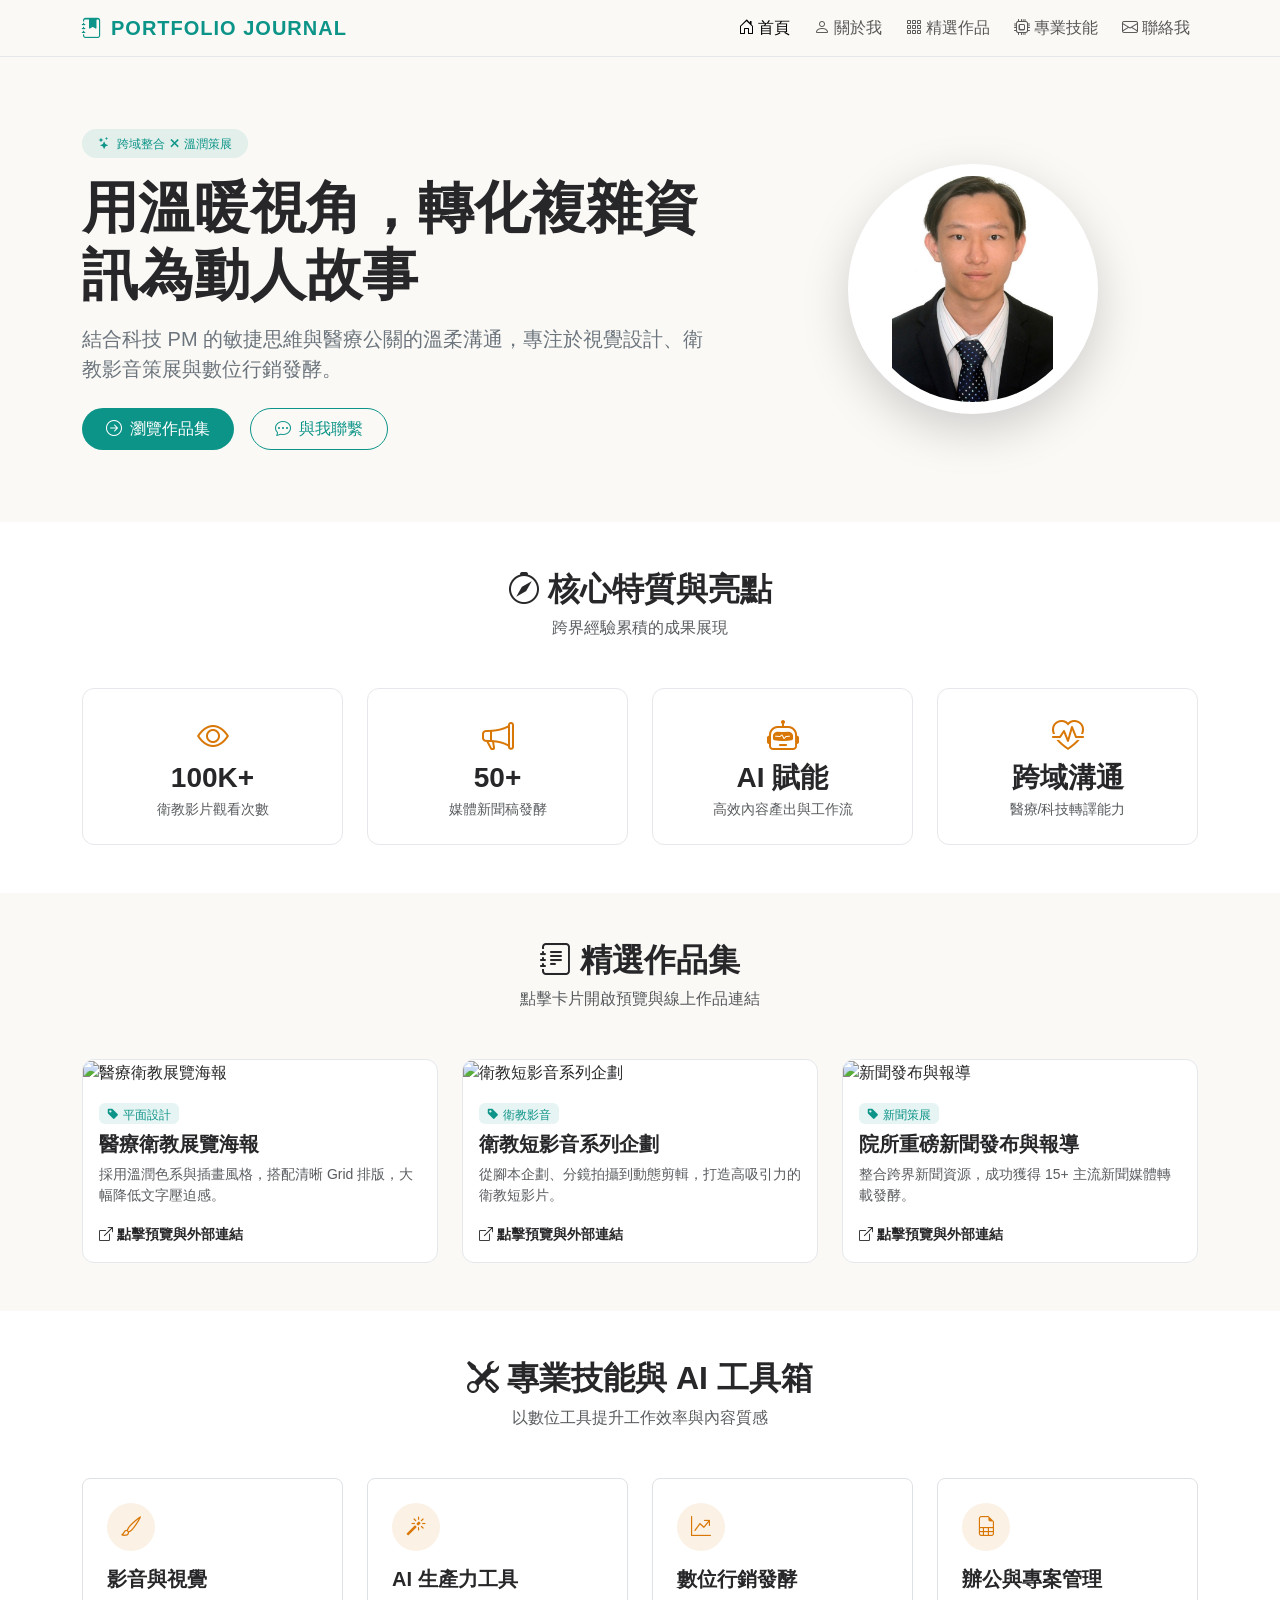
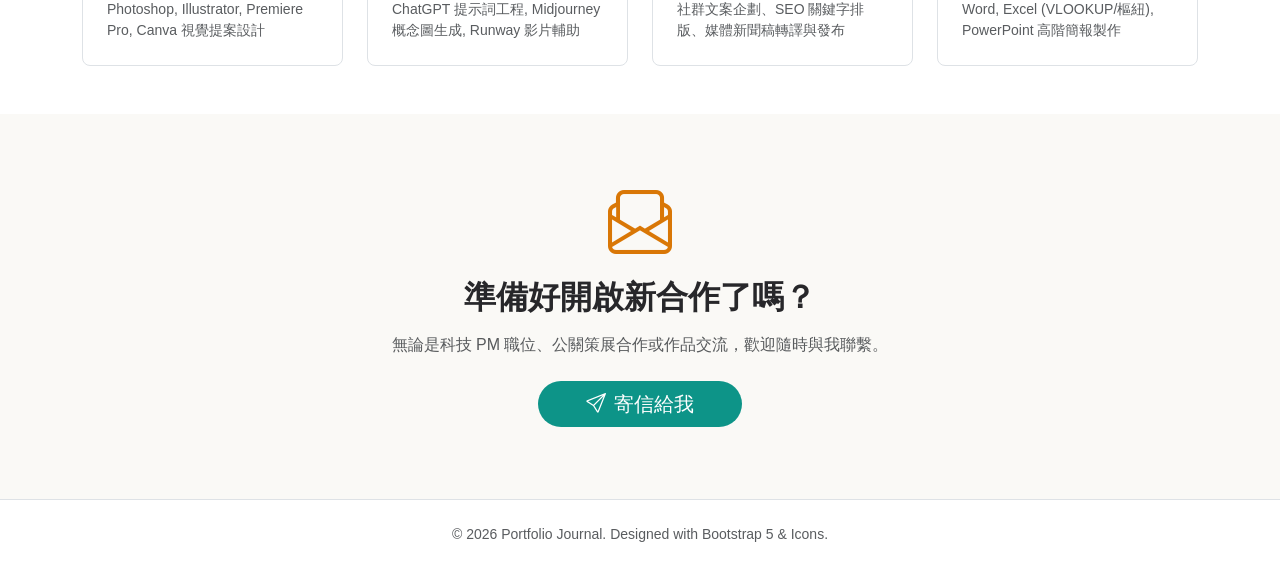
==== index.html @ 35ecba26 "Add files via upload" ====
<!DOCTYPE html>
<html lang="zh-TW">
<head>
  <meta charset="UTF-8">
  <meta name="viewport" content="width=device-width, initial-scale=1.0">
  <title>作品誌｜Portfolio Journal</title>

  <!-- Bootstrap 5.3 CSS -->
  <link href="https://cdn.jsdelivr.net/npm/bootstrap@5.3.2/dist/css/bootstrap.min.css" rel="stylesheet">
  <!-- Bootstrap Icons CDN -->
  <link rel="stylesheet" href="https://cdn.jsdelivr.net/npm/bootstrap-icons@1.11.3/font/bootstrap-icons.min.css">

  <style>
    :root {
      --bg-warm-white: #FAF9F6;
      --text-main: #27272A;
      --text-muted: #6B7280;
      --brand-green: #0D9488;
      --brand-amber: #D97706;
      --card-bg: #FFFFFF;
      --border-color: #E5E7EB;
    }

    body {
      background-color: var(--bg-warm-white);
      color: var(--text-main);
      font-family: -apple-system, BlinkMacSystemFont, "Segoe UI", Roboto, "Helvetica Neue", Arial, sans-serif;
      scroll-behavior: smooth;
    }

    /* 導覽列 */
    .navbar {
      background-color: rgba(250, 249, 246, 0.9) !important;
      backdrop-filter: blur(8px);
      border-bottom: 1px solid var(--border-color);
    }
    .navbar-brand {
      font-weight: 700;
      letter-spacing: 1px;
      color: var(--brand-green) !important;
    }

    /* 按鈕樣式 */
    .btn-primary-custom {
      background-color: var(--brand-green);
      color: #fff;
      border: none;
      transition: all 0.3s ease;
    }
    .btn-primary-custom:hover {
      background-color: #0f766e;
      color: #fff;
    }
    .btn-outline-custom {
      border: 1px solid var(--brand-green);
      color: var(--brand-green);
      transition: all 0.3s ease;
    }
    .btn-outline-custom:hover {
      background-color: var(--brand-green);
      color: #fff;
    }

    /* 亮點數據卡片 */
    .stat-card {
      background-color: var(--card-bg);
      border: 1px solid var(--border-color);
      border-radius: 12px;
      padding: 1.5rem;
      transition: transform 0.2s ease, box-shadow 0.2s ease;
    }
    .stat-card:hover {
      transform: translateY(-4px);
      box-shadow: 0 10px 20px rgba(0,0,0,0.05);
    }
    .stat-icon {
      font-size: 2rem;
      color: var(--brand-amber);
    }

    /* 作品卡片 */
    .portfolio-card {
      background-color: var(--card-bg);
      border: 1px solid var(--border-color);
      border-radius: 12px;
      overflow: hidden;
      cursor: pointer;
      transition: transform 0.2s ease, box-shadow 0.2s ease;
    }
    .portfolio-card:hover {
      transform: translateY(-6px);
      box-shadow: 0 12px 24px rgba(0,0,0,0.08);
    }
    .portfolio-img {
      width: 100%;
      height: 220px;
      object-fit: cover;
      transition: transform 0.3s ease;
    }
    .portfolio-card:hover .portfolio-img {
      transform: scale(1.03);
    }
    .badge-category {
      background-color: rgba(13, 148, 136, 0.1);
      color: var(--brand-green);
      font-weight: 500;
    }

    /* Modal 圖片容器 */
    .modal-img-box {
      width: 100%;
      max-height: 380px;
      overflow: hidden;
      border-radius: 12px;
    }
    .modal-img-box img {
      width: 100%;
      height: 100%;
      object-fit: cover;
    }

    /* 技能圖示圓框 */
    .skill-icon-box {
      width: 48px;
      height: 48px;
      border-radius: 50%;
      background-color: rgba(217, 119, 6, 0.1);
      color: var(--brand-amber);
      display: flex;
      align-items: center;
      justify-content: center;
      font-size: 1.25rem;
      margin-bottom: 1rem;
    }
  </style>
</head>
<body>

  <!-- 1. 導覽列 (Navbar) -->
  <nav class="navbar navbar-expand-lg sticky-top">
    <div class="container">
      <a class="navbar-brand d-flex align-items-center gap-2" href="#hero">
        <i class="bi bi-journal-bookmark-fill"></i> PORTFOLIO JOURNAL
      </a>
      <button class="navbar-toggler" type="button" data-bs-toggle="collapse" data-bs-target="#navbarNav">
        <span class="navbar-toggler-icon"></span>
      </button>
      <div class="collapse navbar-collapse" id="navbarNav">
        <ul class="navbar-nav ms-auto gap-lg-2">
          <li class="nav-item"><a class="nav-link active" href="#hero"><i class="bi bi-house-door me-1"></i>首頁</a></li>
          <li class="nav-item"><a class="nav-link" href="#about"><i class="bi bi-person me-1"></i>關於我</a></li>
          <li class="nav-item"><a class="nav-link" href="#portfolio"><i class="bi bi-grid-3x3-gap me-1"></i>精選作品</a></li>
          <li class="nav-item"><a class="nav-link" href="#skills"><i class="bi bi-cpu me-1"></i>專業技能</a></li>
          <li class="nav-item"><a class="nav-link" href="#contact"><i class="bi bi-envelope me-1"></i>聯絡我</a></li>
        </ul>
      </div>
    </div>
  </nav>

  <!-- 2. 首頁視覺區 (Hero Section) -->
  <section id="hero" class="py-5 my-lg-4">
    <div class="container">
      <div class="row align-items-center gy-4">
        <div class="col-lg-7">
          <span class="badge badge-category px-3 py-2 rounded-pill mb-3">
            <i class="bi bi-stars me-1"></i> 跨域整合 ✕ 溫潤策展
          </span>
          <h1 class="display-4 fw-bold mb-3">用溫暖視角，轉化複雜資訊為動人故事</h1>
          <p class="lead text-secondary mb-4">
            結合科技 PM 的敏捷思維與醫療公關的溫柔溝通，專注於視覺設計、衛教影音策展與數位行銷發酵。
          </p>
          <div class="d-flex flex-wrap gap-3">
            <a href="#portfolio" class="btn btn-primary-custom px-4 py-2 rounded-pill d-inline-flex align-items-center gap-2">
              <i class="bi bi-arrow-right-circle"></i> 瀏覽作品集
            </a>
            <a href="#contact" class="btn btn-outline-custom px-4 py-2 rounded-pill d-inline-flex align-items-center gap-2">
              <i class="bi bi-chat-dots"></i> 與我聯繫
            </a>
          </div>
        </div>
		
    <div class="col-lg-5 text-center">
  <!-- 圓形頭像外框 -->
 <div class="mx-auto overflow-hidden shadow-lg rounded-circle border border-4 border-white bg-white p-2" 
     style="width: 250px; height: 250px;">
  <img src="my-avatar.jpg" alt="個人頭像" class="w-100 h-100 object-fit-contain rounded-circle">
</div>
</div>
      </div>
    </div>
  </section>

  <!-- 3. 關於我 / 核心特質 (About Section) -->
  <section id="about" class="py-5 bg-white">
    <div class="container">
      <div class="text-center mb-5">
        <h2 class="fw-bold"><i class="bi bi-compass me-2 text-teal"></i>核心特質與亮點</h2>
        <p class="text-muted">跨界經驗累積的成果展現</p>
      </div>
      <div class="row g-4">
        <div class="col-6 col-md-3">
          <div class="stat-card text-center h-100">
            <i class="bi bi-eye stat-icon mb-2"></i>
            <h3 class="fw-bold mb-1">100K+</h3>
            <p class="small text-muted mb-0">衛教影片觀看次數</p>
          </div>
        </div>
        <div class="col-6 col-md-3">
          <div class="stat-card text-center h-100">
            <i class="bi bi-megaphone stat-icon mb-2"></i>
            <h3 class="fw-bold mb-1">50+</h3>
            <p class="small text-muted mb-0">媒體新聞稿發酵</p>
          </div>
        </div>
        <div class="col-6 col-md-3">
          <div class="stat-card text-center h-100">
            <i class="bi bi-robot stat-icon mb-2"></i>
            <h3 class="fw-bold mb-1">AI 賦能</h3>
            <p class="small text-muted mb-0">高效內容產出與工作流</p>
          </div>
        </div>
        <div class="col-6 col-md-3">
          <div class="stat-card text-center h-100">
            <i class="bi bi-heart-pulse stat-icon mb-2"></i>
            <h3 class="fw-bold mb-1">跨域溝通</h3>
            <p class="small text-muted mb-0">醫療/科技轉譯能力</p>
          </div>
        </div>
      </div>
    </div>
  </section>

  <!-- 4. 精選作品集 (Portfolio Section) -->
  <section id="portfolio" class="py-5">
    <div class="container">
      <div class="text-center mb-5">
        <h2 class="fw-bold"><i class="bi bi-journal-text me-2 text-teal"></i>精選作品集</h2>
        <p class="text-muted">點擊卡片開啟預覽與線上作品連結</p>
      </div>

      <div class="row g-4">
        
        <!-- 作品 1 -->
        <div class="col-12 col-md-6 col-lg-4">
          <div class="portfolio-card h-100" data-bs-toggle="modal" data-bs-target="#portfolioModal1">
            <img src="https://images.unsplash.com/photo-1576091160399-112ba8d25d1d?auto=format&fit=crop&w=800&q=80" alt="醫療衛教展覽海報" class="portfolio-img">
            <div class="p-3">
              <span class="badge badge-category mb-2"><i class="bi bi-tag-fill me-1"></i>平面設計</span>
              <h5 class="fw-bold mb-2">醫療衛教展覽海報</h5>
              <p class="small text-muted mb-3">採用溫潤色系與插畫風格，搭配清晰 Grid 排版，大幅降低文字壓迫感。</p>
              <span class="text-teal small fw-bold d-inline-flex align-items-center gap-1">
                <i class="bi bi-box-arrow-up-right"></i> 點擊預覽與外部連結
              </span>
            </div>
          </div>
        </div>

        <!-- 作品 2 -->
        <div class="col-12 col-md-6 col-lg-4">
          <div class="portfolio-card h-100" data-bs-toggle="modal" data-bs-target="#portfolioModal2">
            <img src="https://images.unsplash.com/photo-1574717024653-61fd2cf4d44d?auto=format&fit=crop&w=800&q=80" alt="衛教短影音系列企劃" class="portfolio-img">
            <div class="p-3">
              <span class="badge badge-category mb-2"><i class="bi bi-tag-fill me-1"></i>衛教影音</span>
              <h5 class="fw-bold mb-2">衛教短影音系列企劃</h5>
              <p class="small text-muted mb-3">從腳本企劃、分鏡拍攝到動態剪輯，打造高吸引力的衛教短影片。</p>
              <span class="text-teal small fw-bold d-inline-flex align-items-center gap-1">
                <i class="bi bi-box-arrow-up-right"></i> 點擊預覽與外部連結
              </span>
            </div>
          </div>
        </div>

        <!-- 作品 3 -->
        <div class="col-12 col-md-6 col-lg-4">
          <div class="portfolio-card h-100" data-bs-toggle="modal" data-bs-target="#portfolioModal3">
            <img src="https://images.unsplash.com/photo-1504711434969-e33886168f5c?auto=format&fit=crop&w=800&q=80" alt="新聞發布與報導" class="portfolio-img">
            <div class="p-3">
              <span class="badge badge-category mb-2"><i class="bi bi-tag-fill me-1"></i>新聞策展</span>
              <h5 class="fw-bold mb-2">院所重磅新聞發布與報導</h5>
              <p class="small text-muted mb-3">整合跨界新聞資源，成功獲得 15+ 主流新聞媒體轉載發酵。</p>
              <span class="text-teal small fw-bold d-inline-flex align-items-center gap-1">
                <i class="bi bi-box-arrow-up-right"></i> 點擊預覽與外部連結
              </span>
            </div>
          </div>
        </div>

      </div>
    </div>
  </section>

  <!-- 5. 專業技能 (Skills Section) -->
  <section id="skills" class="py-5 bg-white">
    <div class="container">
      <div class="text-center mb-5">
        <h2 class="fw-bold"><i class="bi bi-tools me-2 text-teal"></i>專業技能與 AI 工具箱</h2>
        <p class="text-muted">以數位工具提升工作效率與內容質感</p>
      </div>
      <div class="row g-4">
        <div class="col-12 col-md-6 col-lg-3">
          <div class="p-4 border rounded-3 h-100">
            <div class="skill-icon-box"><i class="bi bi-brush"></i></div>
            <h5 class="fw-bold">影音與視覺</h5>
            <p class="small text-muted mb-0">Photoshop, Illustrator, Premiere Pro, Canva 視覺提案設計</p>
          </div>
        </div>
        <div class="col-12 col-md-6 col-lg-3">
          <div class="p-4 border rounded-3 h-100">
            <div class="skill-icon-box"><i class="bi bi-magic"></i></div>
            <h5 class="fw-bold">AI 生產力工具</h5>
            <p class="small text-muted mb-0">ChatGPT 提示詞工程, Midjourney 概念圖生成, Runway 影片輔助</p>
          </div>
        </div>
        <div class="col-12 col-md-6 col-lg-3">
          <div class="p-4 border rounded-3 h-100">
            <div class="skill-icon-box"><i class="bi bi-graph-up-arrow"></i></div>
            <h5 class="fw-bold">數位行銷發酵</h5>
            <p class="small text-muted mb-0">社群文案企劃、SEO 關鍵字排版、媒體新聞稿轉譯與發布</p>
          </div>
        </div>
        <div class="col-12 col-md-6 col-lg-3">
          <div class="p-4 border rounded-3 h-100">
            <div class="skill-icon-box"><i class="bi bi-file-earmark-spreadsheet"></i></div>
            <h5 class="fw-bold">辦公與專案管理</h5>
            <p class="small text-muted mb-0">Word, Excel (VLOOKUP/樞紐), PowerPoint 高階簡報製作</p>
          </div>
        </div>
      </div>
    </div>
  </section>

  <!-- 6. 聯絡我 (Contact Section) -->
  <section id="contact" class="py-5 text-center">
    <div class="container">
      <div class="max-w-md mx-auto py-4">
        <i class="bi bi-envelope-paper display-3 text-amber mb-3 d-block" style="color: var(--brand-amber);"></i>
        <h2 class="fw-bold mb-3">準備好開啟新合作了嗎？</h2>
        <p class="text-muted mb-4">無論是科技 PM 職位、公關策展合作或作品交流，歡迎隨時與我聯繫。</p>
        <a href="mailto:your-email@example.com" class="btn btn-primary-custom btn-lg rounded-pill px-5">
          <i class="bi bi-send me-2"></i>寄信給我
        </a>
      </div>
    </div>
  </section>

  <!-- 7. 頁尾 (Footer) -->
  <footer class="py-4 border-top text-center text-muted small bg-white">
    <div class="container">
      <p class="mb-0">© 2026 Portfolio Journal. Designed with Bootstrap 5 & Icons.</p>
    </div>
  </footer>

  <!-- 作品 Modal 彈窗區域 -->
  <div class="modal fade" id="portfolioModal1" tabindex="-1">
    <div class="modal-dialog modal-dialog-centered modal-lg">
      <div class="modal-content rounded-4 border-0">
        <div class="modal-header border-0 pb-0">
          <h5 class="modal-title fw-bold"><i class="bi bi-file-earmark-image me-2 text-teal"></i>醫療衛教展覽海報</h5>
          <button type="button" class="btn-close" data-bs-dismiss="modal"></button>
        </div>
        <div class="modal-body">
          <div class="modal-img-box mb-3">
            <img src="https://images.unsplash.com/photo-1576091160399-112ba8d25d1d?auto=format&fit=crop&w=1200&q=80" alt="醫療衛教展覽海報預覽">
          </div>
          <h6 class="fw-bold"><i class="bi bi-bullseye me-1 text-teal"></i>專案目標</h6>
          <p class="small text-muted">簡化艱澀的醫療衛教資訊，讓來診民眾能在 30 秒內理解防護重點。</p>
          <h6 class="fw-bold"><i class="bi bi-gear me-1 text-teal"></i>執行亮點</h6>
          <p class="small text-muted mb-4">採用溫潤色系與插畫風格，搭配 clear Grid 排版，大幅降低文字壓迫感。</p>
          
          <div class="p-3 bg-light rounded-3 d-flex align-items-center justify-content-between flex-wrap gap-2">
            <span class="small text-secondary fw-semibold"><i class="bi bi-link-45deg me-1"></i>外部作品連結（例如：Behance / Google Drive）：</span>
            <a href="https://drive.google.com/file/d/1sGtSSa-wluxg6wd36LvVD8jnefhnHhBR/view?usp=drive_link" target="_blank" class="btn btn-primary-custom btn-sm rounded-pill px-3">
              開啟作品連結 <i class="bi bi-box-arrow-up-right ms-1"></i>
            </a>
          </div>
        </div>
        <div class="modal-footer border-0 pt-0">
          <button type="button" class="btn btn-secondary rounded-pill px-4" data-bs-dismiss="modal">關閉</button>
        </div>
      </div>
    </div>
  </div>

  <div class="modal fade" id="portfolioModal2" tabindex="-1">
    <div class="modal-dialog modal-dialog-centered modal-lg">
      <div class="modal-content rounded-4 border-0">
        <div class="modal-header border-0 pb-0">
          <h5 class="modal-title fw-bold"><i class="bi bi-camera-reels me-2 text-teal"></i>衛教短影音系列企劃</h5>
          <button type="button" class="btn-close" data-bs-dismiss="modal"></button>
        </div>
        <div class="modal-body">
          <div class="modal-img-box mb-3">
            <img src="https://images.unsplash.com/photo-1574717024653-61fd2cf4d44d?auto=format&fit=crop&w=1200&q=80" alt="衛教短影音預覽">
          </div>
          <h6 class="fw-bold"><i class="bi bi-bullseye me-1 text-teal"></i>專案目標</h6>
          <p class="small text-muted">結合腳本設計與 AI 影音編輯，於社群平台實現超過 10 萬次自然觀看。</p>
          
          <div class="p-3 bg-light rounded-3 d-flex align-items-center justify-content-between flex-wrap gap-2">
            <span class="small text-secondary fw-semibold"><i class="bi bi-youtube me-1 text-danger"></i>觀看完整影片（例如：YouTube / Instagram）：</span>
            <a href="https://drive.google.com/file/d/1t2QAE0q5mP7Rxd6OeN3zqDJomy87Xq6h/view?usp=sharing" target="_blank" class="btn btn-primary-custom btn-sm rounded-pill px-3">
              觀看影片 <i class="bi bi-play-circle ms-1"></i>
            </a>
          </div>
        </div>
        <div class="modal-footer border-0 pt-0">
          <button type="button" class="btn btn-secondary rounded-pill px-4" data-bs-dismiss="modal">關閉</button>
        </div>
      </div>
    </div>
  </div>

  <div class="modal fade" id="portfolioModal3" tabindex="-1">
    <div class="modal-dialog modal-dialog-centered modal-lg">
      <div class="modal-content rounded-4 border-0">
        <div class="modal-header border-0 pb-0">
          <h5 class="modal-title fw-bold"><i class="bi bi-newspaper me-2 text-teal"></i>院所重磅新聞發布與報導</h5>
          <button type="button" class="btn-close" data-bs-dismiss="modal"></button>
        </div>
        <div class="modal-body">
          <div class="modal-img-box mb-3">
            <img src="https://images.unsplash.com/photo-1504711434969-e33886168f5c?auto=format&fit=crop&w=1200&q=80" alt="新聞發布預覽">
          </div>
          <h6 class="fw-bold"><i class="bi bi-bullseye me-1 text-teal"></i>專案目標</h6>
          <p class="small text-muted">精準媒體轉譯與公關稿發布，創造品牌聲量與公信力。</p>
          
          <div class="p-3 bg-light rounded-3 d-flex align-items-center justify-content-between flex-wrap gap-2">
            <span class="small text-secondary fw-semibold"><i class="bi bi-newspaper me-1"></i>閱讀媒體報導連結：</span>
            <a href="https://www.setn.com/news/1594942" target="_blank" class="btn btn-primary-custom btn-sm rounded-pill px-3">
              閱讀報導 <i class="bi bi-box-arrow-up-right ms-1"></i>
            </a>
          </div>
        </div>
        <div class="modal-footer border-0 pt-0">
          <button type="button" class="btn btn-secondary rounded-pill px-4" data-bs-dismiss="modal">關閉</button>
        </div>
      </div>
    </div>
  </div>

  <!-- Bootstrap 5.3 JS -->
  <script src="https://cdn.jsdelivr.net/npm/bootstrap@5.3.2/dist/js/bootstrap.bundle.min.js"></script>
</body>
</html>
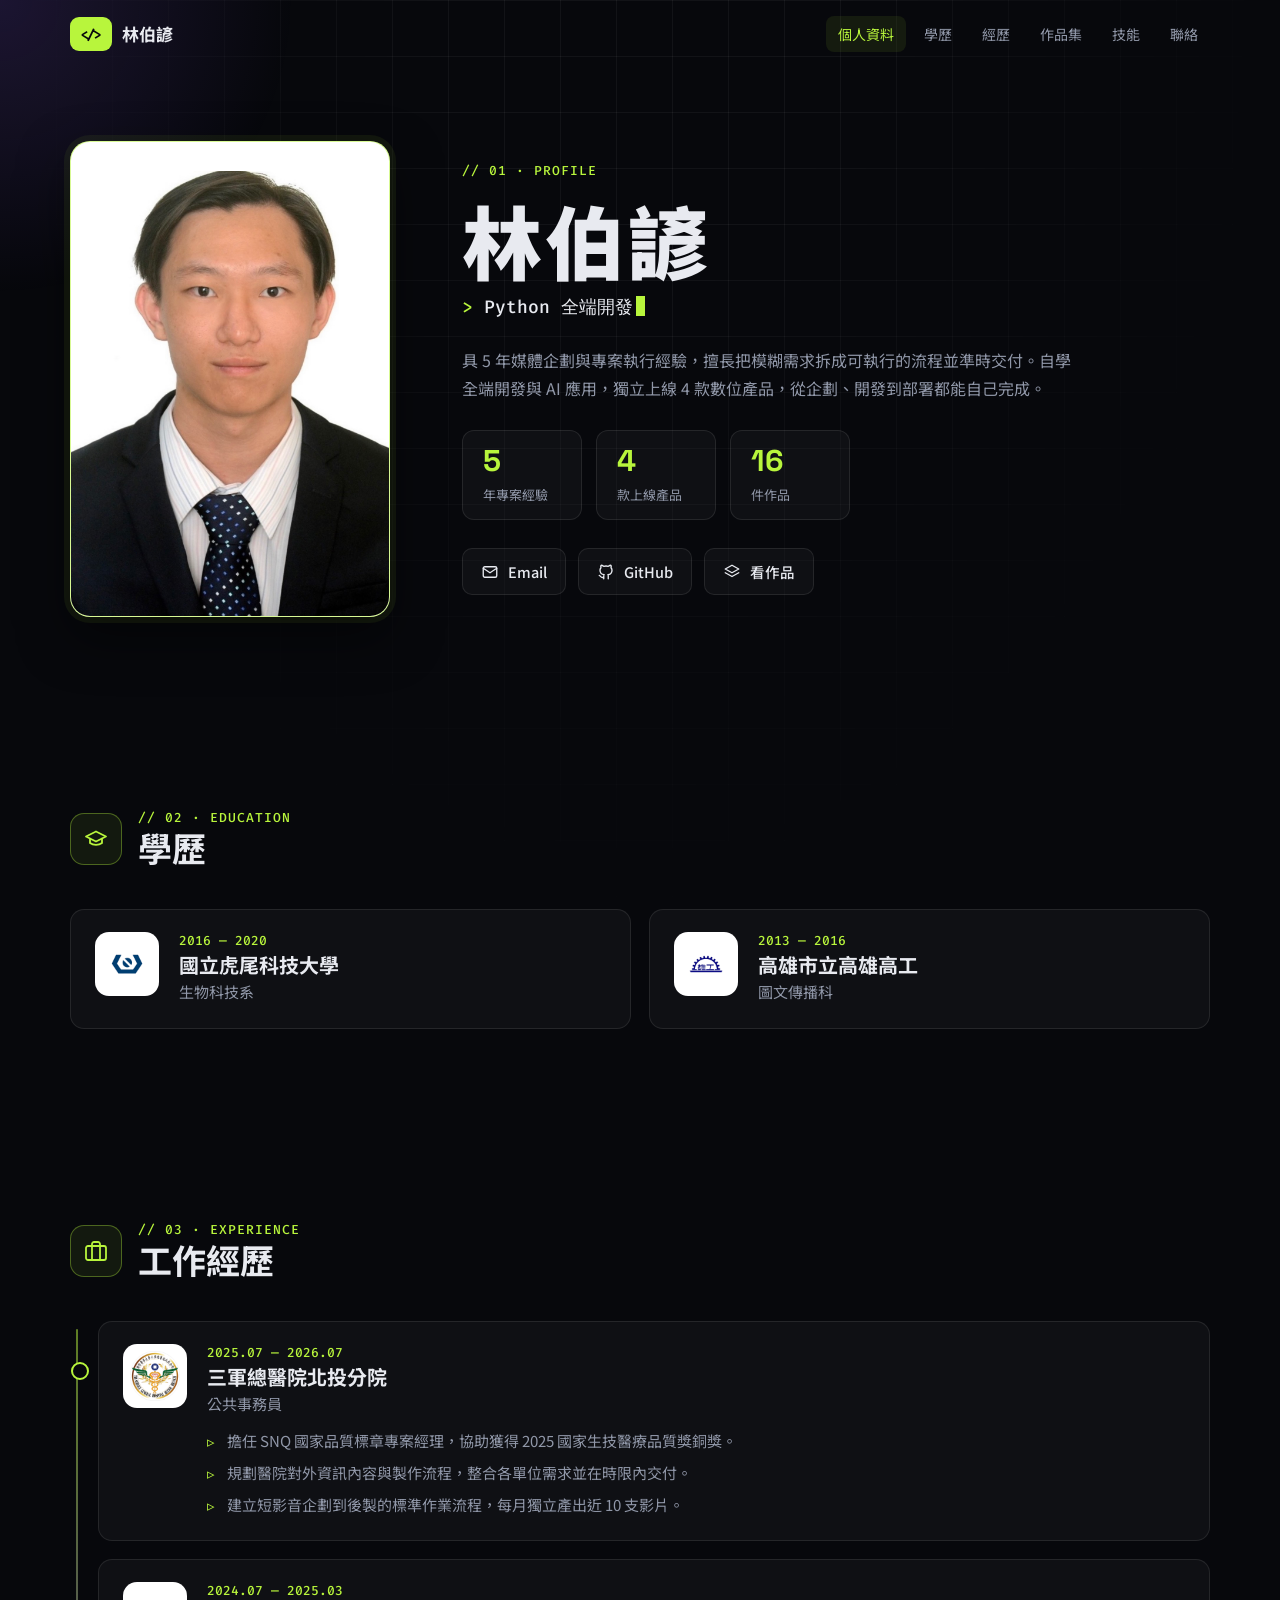
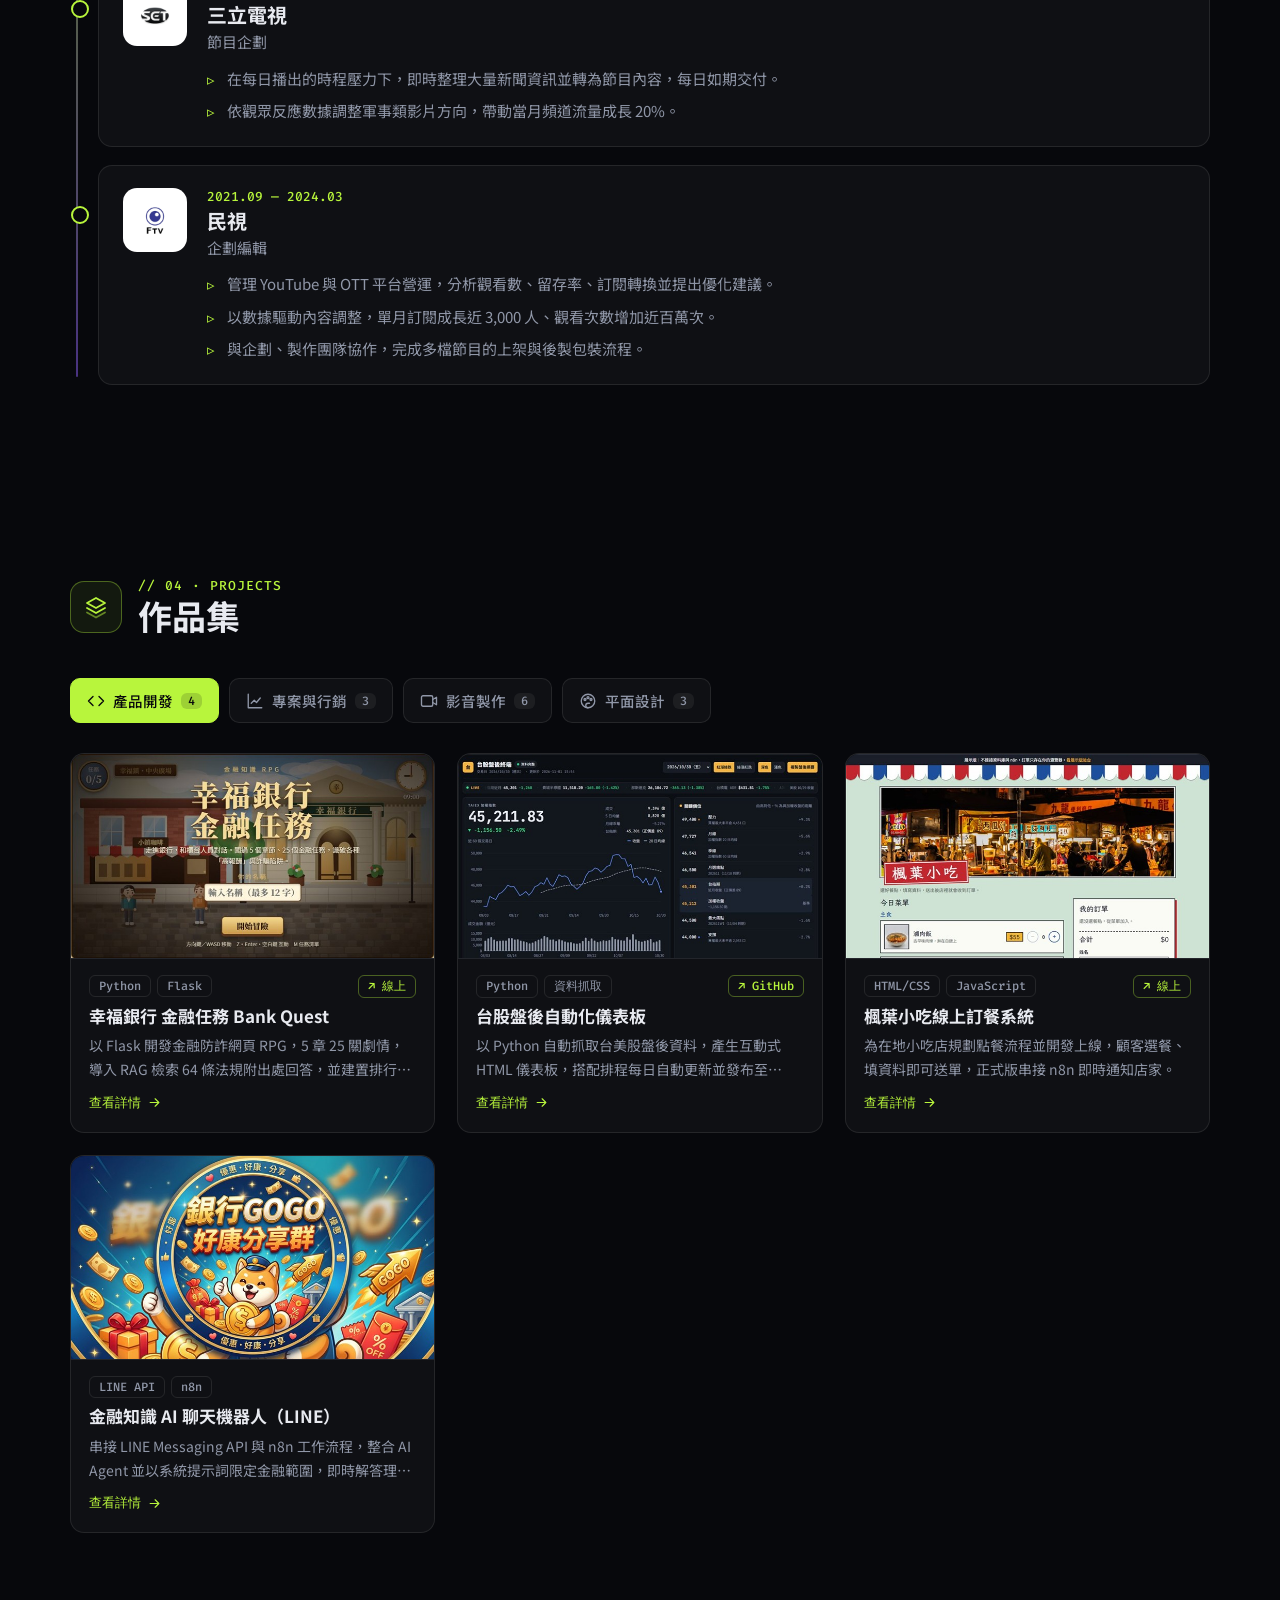
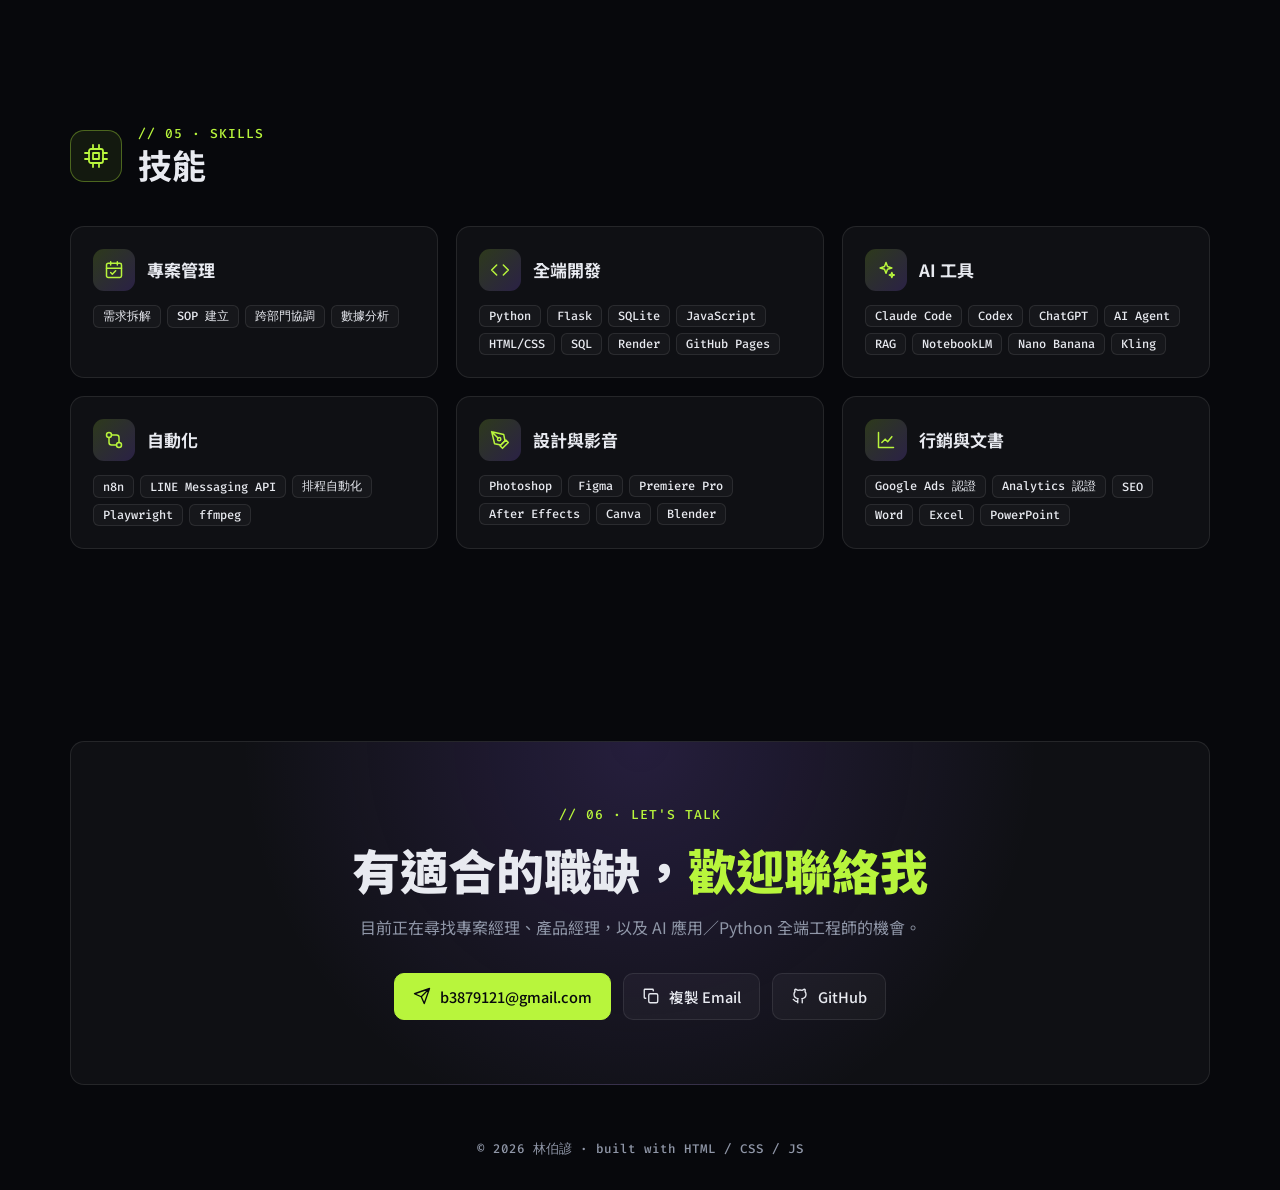
==== commit aa6c3cb5: "Redesign portfolio site New dark tech-style layout: profile, education, experience, 16 projects by c" ====
--- a/index.html
+++ b/index.html
@@ -1,443 +1,244 @@
-<!DOCTYPE html>
-<html lang="zh-TW">
-<head>
-  <meta charset="UTF-8">
-  <meta name="viewport" content="width=device-width, initial-scale=1.0">
-  <title>作品誌｜Portfolio Journal</title>
-
-  <!-- Bootstrap 5.3 CSS -->
-  <link href="https://cdn.jsdelivr.net/npm/bootstrap@5.3.2/dist/css/bootstrap.min.css" rel="stylesheet">
-  <!-- Bootstrap Icons CDN -->
-  <link rel="stylesheet" href="https://cdn.jsdelivr.net/npm/bootstrap-icons@1.11.3/font/bootstrap-icons.min.css">
-
-  <style>
-    :root {
-      --bg-warm-white: #FAF9F6;
-      --text-main: #27272A;
-      --text-muted: #6B7280;
-      --brand-green: #0D9488;
-      --brand-amber: #D97706;
-      --card-bg: #FFFFFF;
-      --border-color: #E5E7EB;
-    }
-
-    body {
-      background-color: var(--bg-warm-white);
-      color: var(--text-main);
-      font-family: -apple-system, BlinkMacSystemFont, "Segoe UI", Roboto, "Helvetica Neue", Arial, sans-serif;
-      scroll-behavior: smooth;
-    }
-
-    /* 導覽列 */
-    .navbar {
-      background-color: rgba(250, 249, 246, 0.9) !important;
-      backdrop-filter: blur(8px);
-      border-bottom: 1px solid var(--border-color);
-    }
-    .navbar-brand {
-      font-weight: 700;
-      letter-spacing: 1px;
-      color: var(--brand-green) !important;
-    }
-
-    /* 按鈕樣式 */
-    .btn-primary-custom {
-      background-color: var(--brand-green);
-      color: #fff;
-      border: none;
-      transition: all 0.3s ease;
-    }
-    .btn-primary-custom:hover {
-      background-color: #0f766e;
-      color: #fff;
-    }
-    .btn-outline-custom {
-      border: 1px solid var(--brand-green);
-      color: var(--brand-green);
-      transition: all 0.3s ease;
-    }
-    .btn-outline-custom:hover {
-      background-color: var(--brand-green);
-      color: #fff;
-    }
-
-    /* 亮點數據卡片 */
-    .stat-card {
-      background-color: var(--card-bg);
-      border: 1px solid var(--border-color);
-      border-radius: 12px;
-      padding: 1.5rem;
-      transition: transform 0.2s ease, box-shadow 0.2s ease;
-    }
-    .stat-card:hover {
-      transform: translateY(-4px);
-      box-shadow: 0 10px 20px rgba(0,0,0,0.05);
-    }
-    .stat-icon {
-      font-size: 2rem;
-      color: var(--brand-amber);
-    }
-
-    /* 作品卡片 */
-    .portfolio-card {
-      background-color: var(--card-bg);
-      border: 1px solid var(--border-color);
-      border-radius: 12px;
-      overflow: hidden;
-      cursor: pointer;
-      transition: transform 0.2s ease, box-shadow 0.2s ease;
-    }
-    .portfolio-card:hover {
-      transform: translateY(-6px);
-      box-shadow: 0 12px 24px rgba(0,0,0,0.08);
-    }
-    .portfolio-img {
-      width: 100%;
-      height: 220px;
-      object-fit: cover;
-      transition: transform 0.3s ease;
-    }
-    .portfolio-card:hover .portfolio-img {
-      transform: scale(1.03);
-    }
-    .badge-category {
-      background-color: rgba(13, 148, 136, 0.1);
-      color: var(--brand-green);
-      font-weight: 500;
-    }
-
-    /* Modal 圖片容器 */
-    .modal-img-box {
-      width: 100%;
-      max-height: 380px;
-      overflow: hidden;
-      border-radius: 12px;
-    }
-    .modal-img-box img {
-      width: 100%;
-      height: 100%;
-      object-fit: cover;
-    }
-
-    /* 技能圖示圓框 */
-    .skill-icon-box {
-      width: 48px;
-      height: 48px;
-      border-radius: 50%;
-      background-color: rgba(217, 119, 6, 0.1);
-      color: var(--brand-amber);
-      display: flex;
-      align-items: center;
-      justify-content: center;
-      font-size: 1.25rem;
-      margin-bottom: 1rem;
-    }
-  </style>
-</head>
-<body>
-
-  <!-- 1. 導覽列 (Navbar) -->
-  <nav class="navbar navbar-expand-lg sticky-top">
-    <div class="container">
-      <a class="navbar-brand d-flex align-items-center gap-2" href="#hero">
-        <i class="bi bi-journal-bookmark-fill"></i> PORTFOLIO JOURNAL
-      </a>
-      <button class="navbar-toggler" type="button" data-bs-toggle="collapse" data-bs-target="#navbarNav">
-        <span class="navbar-toggler-icon"></span>
-      </button>
-      <div class="collapse navbar-collapse" id="navbarNav">
-        <ul class="navbar-nav ms-auto gap-lg-2">
-          <li class="nav-item"><a class="nav-link active" href="#hero"><i class="bi bi-house-door me-1"></i>首頁</a></li>
-          <li class="nav-item"><a class="nav-link" href="#about"><i class="bi bi-person me-1"></i>關於我</a></li>
-          <li class="nav-item"><a class="nav-link" href="#portfolio"><i class="bi bi-grid-3x3-gap me-1"></i>精選作品</a></li>
-          <li class="nav-item"><a class="nav-link" href="#skills"><i class="bi bi-cpu me-1"></i>專業技能</a></li>
-          <li class="nav-item"><a class="nav-link" href="#contact"><i class="bi bi-envelope me-1"></i>聯絡我</a></li>
-        </ul>
-      </div>
-    </div>
-  </nav>
-
-  <!-- 2. 首頁視覺區 (Hero Section) -->
-  <section id="hero" class="py-5 my-lg-4">
-    <div class="container">
-      <div class="row align-items-center gy-4">
-        <div class="col-lg-7">
-          <span class="badge badge-category px-3 py-2 rounded-pill mb-3">
-            <i class="bi bi-stars me-1"></i> 跨域整合 ✕ 溫潤策展
-          </span>
-          <h1 class="display-4 fw-bold mb-3">用溫暖視角，轉化複雜資訊為動人故事</h1>
-          <p class="lead text-secondary mb-4">
-            結合科技 PM 的敏捷思維與醫療公關的溫柔溝通，專注於視覺設計、衛教影音策展與數位行銷發酵。
-          </p>
-          <div class="d-flex flex-wrap gap-3">
-            <a href="#portfolio" class="btn btn-primary-custom px-4 py-2 rounded-pill d-inline-flex align-items-center gap-2">
-              <i class="bi bi-arrow-right-circle"></i> 瀏覽作品集
-            </a>
-            <a href="#contact" class="btn btn-outline-custom px-4 py-2 rounded-pill d-inline-flex align-items-center gap-2">
-              <i class="bi bi-chat-dots"></i> 與我聯繫
-            </a>
-          </div>
-        </div>
-		
-    <div class="col-lg-5 text-center">
-  <!-- 圓形頭像外框 -->
- <div class="mx-auto overflow-hidden shadow-lg rounded-circle border border-4 border-white bg-white p-2" 
-     style="width: 250px; height: 250px;">
-  <img src="my-avatar.jpg" alt="個人頭像" class="w-100 h-100 object-fit-contain rounded-circle">
-</div>
-</div>
-      </div>
-    </div>
-  </section>
-
-  <!-- 3. 關於我 / 核心特質 (About Section) -->
-  <section id="about" class="py-5 bg-white">
-    <div class="container">
-      <div class="text-center mb-5">
-        <h2 class="fw-bold"><i class="bi bi-compass me-2 text-teal"></i>核心特質與亮點</h2>
-        <p class="text-muted">跨界經驗累積的成果展現</p>
-      </div>
-      <div class="row g-4">
-        <div class="col-6 col-md-3">
-          <div class="stat-card text-center h-100">
-            <i class="bi bi-eye stat-icon mb-2"></i>
-            <h3 class="fw-bold mb-1">100K+</h3>
-            <p class="small text-muted mb-0">衛教影片觀看次數</p>
-          </div>
-        </div>
-        <div class="col-6 col-md-3">
-          <div class="stat-card text-center h-100">
-            <i class="bi bi-megaphone stat-icon mb-2"></i>
-            <h3 class="fw-bold mb-1">50+</h3>
-            <p class="small text-muted mb-0">媒體新聞稿發酵</p>
-          </div>
-        </div>
-        <div class="col-6 col-md-3">
-          <div class="stat-card text-center h-100">
-            <i class="bi bi-robot stat-icon mb-2"></i>
-            <h3 class="fw-bold mb-1">AI 賦能</h3>
-            <p class="small text-muted mb-0">高效內容產出與工作流</p>
-          </div>
-        </div>
-        <div class="col-6 col-md-3">
-          <div class="stat-card text-center h-100">
-            <i class="bi bi-heart-pulse stat-icon mb-2"></i>
-            <h3 class="fw-bold mb-1">跨域溝通</h3>
-            <p class="small text-muted mb-0">醫療/科技轉譯能力</p>
-          </div>
-        </div>
-      </div>
-    </div>
-  </section>
-
-  <!-- 4. 精選作品集 (Portfolio Section) -->
-  <section id="portfolio" class="py-5">
-    <div class="container">
-      <div class="text-center mb-5">
-        <h2 class="fw-bold"><i class="bi bi-journal-text me-2 text-teal"></i>精選作品集</h2>
-        <p class="text-muted">點擊卡片開啟預覽與線上作品連結</p>
-      </div>
-
-      <div class="row g-4">
-        
-        <!-- 作品 1 -->
-        <div class="col-12 col-md-6 col-lg-4">
-          <div class="portfolio-card h-100" data-bs-toggle="modal" data-bs-target="#portfolioModal1">
-            <img src="https://images.unsplash.com/photo-1576091160399-112ba8d25d1d?auto=format&fit=crop&w=800&q=80" alt="醫療衛教展覽海報" class="portfolio-img">
-            <div class="p-3">
-              <span class="badge badge-category mb-2"><i class="bi bi-tag-fill me-1"></i>平面設計</span>
-              <h5 class="fw-bold mb-2">醫療衛教展覽海報</h5>
-              <p class="small text-muted mb-3">採用溫潤色系與插畫風格，搭配清晰 Grid 排版，大幅降低文字壓迫感。</p>
-              <span class="text-teal small fw-bold d-inline-flex align-items-center gap-1">
-                <i class="bi bi-box-arrow-up-right"></i> 點擊預覽與外部連結
-              </span>
-            </div>
-          </div>
-        </div>
-
-        <!-- 作品 2 -->
-        <div class="col-12 col-md-6 col-lg-4">
-          <div class="portfolio-card h-100" data-bs-toggle="modal" data-bs-target="#portfolioModal2">
-            <img src="https://images.unsplash.com/photo-1574717024653-61fd2cf4d44d?auto=format&fit=crop&w=800&q=80" alt="衛教短影音系列企劃" class="portfolio-img">
-            <div class="p-3">
-              <span class="badge badge-category mb-2"><i class="bi bi-tag-fill me-1"></i>衛教影音</span>
-              <h5 class="fw-bold mb-2">衛教短影音系列企劃</h5>
-              <p class="small text-muted mb-3">從腳本企劃、分鏡拍攝到動態剪輯，打造高吸引力的衛教短影片。</p>
-              <span class="text-teal small fw-bold d-inline-flex align-items-center gap-1">
-                <i class="bi bi-box-arrow-up-right"></i> 點擊預覽與外部連結
-              </span>
-            </div>
-          </div>
-        </div>
-
-        <!-- 作品 3 -->
-        <div class="col-12 col-md-6 col-lg-4">
-          <div class="portfolio-card h-100" data-bs-toggle="modal" data-bs-target="#portfolioModal3">
-            <img src="https://images.unsplash.com/photo-1504711434969-e33886168f5c?auto=format&fit=crop&w=800&q=80" alt="新聞發布與報導" class="portfolio-img">
-            <div class="p-3">
-              <span class="badge badge-category mb-2"><i class="bi bi-tag-fill me-1"></i>新聞策展</span>
-              <h5 class="fw-bold mb-2">院所重磅新聞發布與報導</h5>
-              <p class="small text-muted mb-3">整合跨界新聞資源，成功獲得 15+ 主流新聞媒體轉載發酵。</p>
-              <span class="text-teal small fw-bold d-inline-flex align-items-center gap-1">
-                <i class="bi bi-box-arrow-up-right"></i> 點擊預覽與外部連結
-              </span>
-            </div>
-          </div>
-        </div>
-
-      </div>
-    </div>
-  </section>
-
-  <!-- 5. 專業技能 (Skills Section) -->
-  <section id="skills" class="py-5 bg-white">
-    <div class="container">
-      <div class="text-center mb-5">
-        <h2 class="fw-bold"><i class="bi bi-tools me-2 text-teal"></i>專業技能與 AI 工具箱</h2>
-        <p class="text-muted">以數位工具提升工作效率與內容質感</p>
-      </div>
-      <div class="row g-4">
-        <div class="col-12 col-md-6 col-lg-3">
-          <div class="p-4 border rounded-3 h-100">
-            <div class="skill-icon-box"><i class="bi bi-brush"></i></div>
-            <h5 class="fw-bold">影音與視覺</h5>
-            <p class="small text-muted mb-0">Photoshop, Illustrator, Premiere Pro, Canva 視覺提案設計</p>
-          </div>
-        </div>
-        <div class="col-12 col-md-6 col-lg-3">
-          <div class="p-4 border rounded-3 h-100">
-            <div class="skill-icon-box"><i class="bi bi-magic"></i></div>
-            <h5 class="fw-bold">AI 生產力工具</h5>
-            <p class="small text-muted mb-0">ChatGPT 提示詞工程, Midjourney 概念圖生成, Runway 影片輔助</p>
-          </div>
-        </div>
-        <div class="col-12 col-md-6 col-lg-3">
-          <div class="p-4 border rounded-3 h-100">
-            <div class="skill-icon-box"><i class="bi bi-graph-up-arrow"></i></div>
-            <h5 class="fw-bold">數位行銷發酵</h5>
-            <p class="small text-muted mb-0">社群文案企劃、SEO 關鍵字排版、媒體新聞稿轉譯與發布</p>
-          </div>
-        </div>
-        <div class="col-12 col-md-6 col-lg-3">
-          <div class="p-4 border rounded-3 h-100">
-            <div class="skill-icon-box"><i class="bi bi-file-earmark-spreadsheet"></i></div>
-            <h5 class="fw-bold">辦公與專案管理</h5>
-            <p class="small text-muted mb-0">Word, Excel (VLOOKUP/樞紐), PowerPoint 高階簡報製作</p>
-          </div>
-        </div>
-      </div>
-    </div>
-  </section>
-
-  <!-- 6. 聯絡我 (Contact Section) -->
-  <section id="contact" class="py-5 text-center">
-    <div class="container">
-      <div class="max-w-md mx-auto py-4">
-        <i class="bi bi-envelope-paper display-3 text-amber mb-3 d-block" style="color: var(--brand-amber);"></i>
-        <h2 class="fw-bold mb-3">準備好開啟新合作了嗎？</h2>
-        <p class="text-muted mb-4">無論是科技 PM 職位、公關策展合作或作品交流，歡迎隨時與我聯繫。</p>
-        <a href="mailto:your-email@example.com" class="btn btn-primary-custom btn-lg rounded-pill px-5">
-          <i class="bi bi-send me-2"></i>寄信給我
-        </a>
-      </div>
-    </div>
-  </section>
-
-  <!-- 7. 頁尾 (Footer) -->
-  <footer class="py-4 border-top text-center text-muted small bg-white">
-    <div class="container">
-      <p class="mb-0">© 2026 Portfolio Journal. Designed with Bootstrap 5 & Icons.</p>
-    </div>
-  </footer>
-
-  <!-- 作品 Modal 彈窗區域 -->
-  <div class="modal fade" id="portfolioModal1" tabindex="-1">
-    <div class="modal-dialog modal-dialog-centered modal-lg">
-      <div class="modal-content rounded-4 border-0">
-        <div class="modal-header border-0 pb-0">
-          <h5 class="modal-title fw-bold"><i class="bi bi-file-earmark-image me-2 text-teal"></i>醫療衛教展覽海報</h5>
-          <button type="button" class="btn-close" data-bs-dismiss="modal"></button>
-        </div>
-        <div class="modal-body">
-          <div class="modal-img-box mb-3">
-            <img src="https://images.unsplash.com/photo-1576091160399-112ba8d25d1d?auto=format&fit=crop&w=1200&q=80" alt="醫療衛教展覽海報預覽">
-          </div>
-          <h6 class="fw-bold"><i class="bi bi-bullseye me-1 text-teal"></i>專案目標</h6>
-          <p class="small text-muted">簡化艱澀的醫療衛教資訊，讓來診民眾能在 30 秒內理解防護重點。</p>
-          <h6 class="fw-bold"><i class="bi bi-gear me-1 text-teal"></i>執行亮點</h6>
-          <p class="small text-muted mb-4">採用溫潤色系與插畫風格，搭配 clear Grid 排版，大幅降低文字壓迫感。</p>
-          
-          <div class="p-3 bg-light rounded-3 d-flex align-items-center justify-content-between flex-wrap gap-2">
-            <span class="small text-secondary fw-semibold"><i class="bi bi-link-45deg me-1"></i>外部作品連結（例如：Behance / Google Drive）：</span>
-            <a href="https://drive.google.com/file/d/1sGtSSa-wluxg6wd36LvVD8jnefhnHhBR/view?usp=drive_link" target="_blank" class="btn btn-primary-custom btn-sm rounded-pill px-3">
-              開啟作品連結 <i class="bi bi-box-arrow-up-right ms-1"></i>
-            </a>
-          </div>
-        </div>
-        <div class="modal-footer border-0 pt-0">
-          <button type="button" class="btn btn-secondary rounded-pill px-4" data-bs-dismiss="modal">關閉</button>
-        </div>
-      </div>
-    </div>
-  </div>
-
-  <div class="modal fade" id="portfolioModal2" tabindex="-1">
-    <div class="modal-dialog modal-dialog-centered modal-lg">
-      <div class="modal-content rounded-4 border-0">
-        <div class="modal-header border-0 pb-0">
-          <h5 class="modal-title fw-bold"><i class="bi bi-camera-reels me-2 text-teal"></i>衛教短影音系列企劃</h5>
-          <button type="button" class="btn-close" data-bs-dismiss="modal"></button>
-        </div>
-        <div class="modal-body">
-          <div class="modal-img-box mb-3">
-            <img src="https://images.unsplash.com/photo-1574717024653-61fd2cf4d44d?auto=format&fit=crop&w=1200&q=80" alt="衛教短影音預覽">
-          </div>
-          <h6 class="fw-bold"><i class="bi bi-bullseye me-1 text-teal"></i>專案目標</h6>
-          <p class="small text-muted">結合腳本設計與 AI 影音編輯，於社群平台實現超過 10 萬次自然觀看。</p>
-          
-          <div class="p-3 bg-light rounded-3 d-flex align-items-center justify-content-between flex-wrap gap-2">
-            <span class="small text-secondary fw-semibold"><i class="bi bi-youtube me-1 text-danger"></i>觀看完整影片（例如：YouTube / Instagram）：</span>
-            <a href="https://drive.google.com/file/d/1t2QAE0q5mP7Rxd6OeN3zqDJomy87Xq6h/view?usp=sharing" target="_blank" class="btn btn-primary-custom btn-sm rounded-pill px-3">
-              觀看影片 <i class="bi bi-play-circle ms-1"></i>
-            </a>
-          </div>
-        </div>
-        <div class="modal-footer border-0 pt-0">
-          <button type="button" class="btn btn-secondary rounded-pill px-4" data-bs-dismiss="modal">關閉</button>
-        </div>
-      </div>
-    </div>
-  </div>
-
-  <div class="modal fade" id="portfolioModal3" tabindex="-1">
-    <div class="modal-dialog modal-dialog-centered modal-lg">
-      <div class="modal-content rounded-4 border-0">
-        <div class="modal-header border-0 pb-0">
-          <h5 class="modal-title fw-bold"><i class="bi bi-newspaper me-2 text-teal"></i>院所重磅新聞發布與報導</h5>
-          <button type="button" class="btn-close" data-bs-dismiss="modal"></button>
-        </div>
-        <div class="modal-body">
-          <div class="modal-img-box mb-3">
-            <img src="https://images.unsplash.com/photo-1504711434969-e33886168f5c?auto=format&fit=crop&w=1200&q=80" alt="新聞發布預覽">
-          </div>
-          <h6 class="fw-bold"><i class="bi bi-bullseye me-1 text-teal"></i>專案目標</h6>
-          <p class="small text-muted">精準媒體轉譯與公關稿發布，創造品牌聲量與公信力。</p>
-          
-          <div class="p-3 bg-light rounded-3 d-flex align-items-center justify-content-between flex-wrap gap-2">
-            <span class="small text-secondary fw-semibold"><i class="bi bi-newspaper me-1"></i>閱讀媒體報導連結：</span>
-            <a href="https://www.setn.com/news/1594942" target="_blank" class="btn btn-primary-custom btn-sm rounded-pill px-3">
-              閱讀報導 <i class="bi bi-box-arrow-up-right ms-1"></i>
-            </a>
-          </div>
-        </div>
-        <div class="modal-footer border-0 pt-0">
-          <button type="button" class="btn btn-secondary rounded-pill px-4" data-bs-dismiss="modal">關閉</button>
-        </div>
-      </div>
-    </div>
-  </div>
-
-  <!-- Bootstrap 5.3 JS -->
-  <script src="https://cdn.jsdelivr.net/npm/bootstrap@5.3.2/dist/js/bootstrap.bundle.min.js"></script>
-</body>
-</html>+<!doctype html>
+<html lang="zh-Hant">
+<head>
+  <meta charset="utf-8">
+  <meta name="viewport" content="width=device-width, initial-scale=1">
+  <title>林伯諺｜作品集 Portfolio</title>
+  <meta name="description" content="林伯諺的作品集：專案管理 × AI 應用開發 × 影音設計，收錄 16 件作品。">
+  <meta property="og:title" content="林伯諺｜作品集 Portfolio">
+  <meta property="og:description" content="5 年媒體企劃與專案經驗，自學全端開發，獨立上線 4 款數位產品。">
+  <meta property="og:image" content="assets/img/bank.jpg">
+  <link rel="preconnect" href="https://fonts.googleapis.com">
+  <link rel="preconnect" href="https://fonts.gstatic.com" crossorigin>
+  <link href="https://fonts.googleapis.com/css2?family=Space+Grotesk:wght@500;700&family=Noto+Sans+TC:wght@400;500;700;900&family=Fira+Code:wght@500&display=swap" rel="stylesheet">
+  <link rel="stylesheet" href="css/site.css">
+</head>
+<body>
+  <div class="bg-grid" aria-hidden="true"></div>
+  <div class="bg-glow" id="bgGlow" aria-hidden="true"></div>
+
+  <header class="nav" id="nav">
+    <div class="wrap nav__inner">
+      <a href="#profile" class="nav__logo"><span class="nav__mark">&lt;/&gt;</span>林伯諺</a>
+      <button type="button" class="nav__toggle" id="navToggle" aria-label="開啟選單" aria-expanded="false" aria-controls="navLinks">
+        <svg viewBox="0 0 24 24" aria-hidden="true"><path d="M4 7h16M4 12h16M4 17h16"/></svg>
+      </button>
+      <nav class="nav__links" id="navLinks" aria-label="主選單">
+        <a href="#profile">個人資料</a>
+        <a href="#education">學歷</a>
+        <a href="#experience">經歷</a>
+        <a href="#projects">作品集</a>
+        <a href="#skills">技能</a>
+        <a href="#contact">聯絡</a>
+      </nav>
+    </div>
+  </header>
+
+  <main>
+
+    <!-- 01 個人資料 -->
+    <section class="section profile" id="profile">
+      <div class="wrap profile__grid">
+        <figure class="photo">
+          <div class="photo__frame">
+            <img src="assets/img/photo.jpg" alt="林伯諺 大頭照" width="1082" height="1514">
+          </div>
+        </figure>
+
+        <div class="profile__text">
+          <p class="kicker">// 01 · PROFILE</p>
+          <h1>林伯諺</h1>
+          <p class="profile__role">
+            <span class="prompt">&gt;</span> <span id="typed">專案經理 × AI 應用工程師</span><span class="caret" aria-hidden="true"></span>
+          </p>
+          <p class="profile__lead">具 5 年媒體企劃與專案執行經驗，擅長把模糊需求拆成可執行的流程並準時交付。自學全端開發與 AI 應用，獨立上線 4 款數位產品，從企劃、開發到部署都能自己完成。</p>
+
+          <ul class="stats">
+            <li><b data-count="5">5</b><span>年專案經驗</span></li>
+            <li><b data-count="4">4</b><span>款上線產品</span></li>
+            <li><b data-count="16">16</b><span>件作品</span></li>
+          </ul>
+
+          <div class="links">
+            <a class="icon-btn" href="mailto:b3879121@gmail.com" aria-label="寄信給我">
+              <svg viewBox="0 0 24 24" aria-hidden="true"><rect x="3" y="5" width="18" height="14" rx="2"/><path d="M3 7l9 6 9-6"/></svg>
+              <span>Email</span>
+            </a>
+            <a class="icon-btn" href="https://github.com/b3879121-rgb" target="_blank" rel="noopener" aria-label="GitHub">
+              <svg viewBox="0 0 24 24" aria-hidden="true"><path d="M9 19c-4 1.5-4-2-6-2.5M15 21v-3.5c0-1 .1-1.4-.5-2 2.8-.3 5.5-1.4 5.5-6a4.6 4.6 0 0 0-1.3-3.2 4.2 4.2 0 0 0-.1-3.2s-1.1-.3-3.5 1.3a12 12 0 0 0-6.2 0C6.5 2.8 5.4 3.1 5.4 3.1a4.2 4.2 0 0 0-.1 3.2A4.6 4.6 0 0 0 4 9.5c0 4.6 2.7 5.7 5.5 6-.6.6-.6 1.2-.5 2V21"/></svg>
+              <span>GitHub</span>
+            </a>
+            <a class="icon-btn" href="#projects">
+              <svg viewBox="0 0 24 24" aria-hidden="true"><path d="M12 3l9 5-9 5-9-5 9-5z"/><path d="M3 13l9 5 9-5"/></svg>
+              <span>看作品</span>
+            </a>
+          </div>
+        </div>
+      </div>
+    </section>
+
+    <!-- 02 學歷 -->
+    <section class="section" id="education">
+      <div class="wrap">
+        <div class="head">
+          <span class="head__icon" aria-hidden="true"><svg viewBox="0 0 24 24"><path d="M22 9.5L12 4.5 2 9.5l10 5 10-5z"/><path d="M6 11.6v4.4c3.3 2.4 8.7 2.4 12 0v-4.4"/></svg></span>
+          <div><p class="kicker">// 02 · EDUCATION</p><h2>學歷</h2></div>
+        </div>
+        <div class="edu">
+          <article class="panel org">
+            <img class="org__logo" src="assets/logo/nfu.png" alt="國立虎尾科技大學 logo" width="64" height="64">
+            <div>
+              <p class="org__date">2016 — 2020</p>
+              <h3>國立虎尾科技大學</h3>
+              <p class="org__sub">生物科技系</p>
+            </div>
+          </article>
+          <article class="panel org">
+            <img class="org__logo" src="assets/logo/ksvs.png" alt="高雄高工 logo" width="64" height="64">
+            <div>
+              <p class="org__date">2013 — 2016</p>
+              <h3>高雄市立高雄高工</h3>
+              <p class="org__sub">圖文傳播科</p>
+            </div>
+          </article>
+        </div>
+      </div>
+    </section>
+
+    <!-- 03 經歷 -->
+    <section class="section" id="experience">
+      <div class="wrap">
+        <div class="head">
+          <span class="head__icon" aria-hidden="true"><svg viewBox="0 0 24 24"><rect x="2" y="7" width="20" height="14" rx="2"/><path d="M16 21V5a2 2 0 0 0-2-2h-4a2 2 0 0 0-2 2v16"/></svg></span>
+          <div><p class="kicker">// 03 · EXPERIENCE</p><h2>工作經歷</h2></div>
+        </div>
+        <ol class="timeline">
+          <li class="panel org job">
+            <img class="org__logo" src="assets/logo/tsgh.png" alt="三軍總醫院北投分院 logo" width="64" height="64">
+            <div>
+              <p class="org__date">2025.07 — 2026.07</p>
+              <h3>三軍總醫院北投分院</h3>
+              <p class="org__sub">公共事務員</p>
+              <ul class="job__list">
+                <li>擔任 SNQ 國家品質標章專案經理，協助獲得 2025 國家生技醫療品質獎銅獎。</li>
+                <li>規劃醫院對外資訊內容與製作流程，整合各單位需求並在時限內交付。</li>
+                <li>建立短影音企劃到後製的標準作業流程，每月獨立產出近 10 支影片。</li>
+              </ul>
+            </div>
+          </li>
+          <li class="panel org job">
+            <img class="org__logo" src="assets/logo/set.png" alt="三立電視 logo" width="64" height="64">
+            <div>
+              <p class="org__date">2024.07 — 2025.03</p>
+              <h3>三立電視</h3>
+              <p class="org__sub">節目企劃</p>
+              <ul class="job__list">
+                <li>在每日播出的時程壓力下，即時整理大量新聞資訊並轉為節目內容，每日如期交付。</li>
+                <li>依觀眾反應數據調整軍事類影片方向，帶動當月頻道流量成長 20%。</li>
+              </ul>
+            </div>
+          </li>
+          <li class="panel org job">
+            <img class="org__logo" src="assets/logo/ftv.png" alt="民視 logo" width="64" height="64">
+            <div>
+              <p class="org__date">2021.09 — 2024.03</p>
+              <h3>民視</h3>
+              <p class="org__sub">企劃編輯</p>
+              <ul class="job__list">
+                <li>管理 YouTube 與 OTT 平台營運，分析觀看數、留存率、訂閱轉換並提出優化建議。</li>
+                <li>以數據驅動內容調整，單月訂閱成長近 3,000 人、觀看次數增加近百萬次。</li>
+                <li>與企劃、製作團隊協作，完成多檔節目的上架與後製包裝流程。</li>
+              </ul>
+            </div>
+          </li>
+        </ol>
+      </div>
+    </section>
+
+    <!-- 04 作品集 -->
+    <section class="section" id="projects">
+      <div class="wrap">
+        <div class="head">
+          <span class="head__icon" aria-hidden="true"><svg viewBox="0 0 24 24"><path d="M12 3l9 5-9 5-9-5 9-5z"/><path d="M3 13l9 5 9-5"/><path d="M3 17.5l9 5 9-5" opacity=".5"/></svg></span>
+          <div><p class="kicker">// 04 · PROJECTS</p><h2>作品集</h2></div>
+        </div>
+        <div class="tabs" role="tablist" aria-label="作品分類">
+          <button type="button" class="tab" role="tab" data-filter="dev">
+            <svg viewBox="0 0 24 24" aria-hidden="true"><path d="M16 18l6-6-6-6M8 6l-6 6 6 6"/></svg>產品開發<span data-n="dev"></span>
+          </button>
+          <button type="button" class="tab" role="tab" data-filter="pm">
+            <svg viewBox="0 0 24 24" aria-hidden="true"><path d="M3 3v18h18"/><path d="M7 15l4-4 3 3 5-6"/></svg>專案與行銷<span data-n="pm"></span>
+          </button>
+          <button type="button" class="tab" role="tab" data-filter="media">
+            <svg viewBox="0 0 24 24" aria-hidden="true"><rect x="2" y="5" width="15" height="14" rx="2"/><path d="M17 10l5-3v10l-5-3"/></svg>影音製作<span data-n="media"></span>
+          </button>
+          <button type="button" class="tab" role="tab" data-filter="design">
+            <svg viewBox="0 0 24 24" aria-hidden="true"><circle cx="12" cy="12" r="9"/><circle cx="8" cy="10" r="1.3"/><circle cx="12" cy="7.5" r="1.3"/><circle cx="16" cy="10" r="1.3"/><path d="M12 21a3 3 0 0 1 0-6h2"/></svg>平面設計<span data-n="design"></span>
+          </button>
+        </div>
+        <div class="grid" id="projectGrid"><!-- 由 main.js 產生 --></div>
+      </div>
+    </section>
+
+    <!-- 05 技能 -->
+    <section class="section" id="skills">
+      <div class="wrap">
+        <div class="head">
+          <span class="head__icon" aria-hidden="true"><svg viewBox="0 0 24 24"><rect x="5" y="5" width="14" height="14" rx="2"/><path d="M9 9h6v6H9zM9 1v4M15 1v4M9 19v4M15 19v4M19 9h4M19 15h4M1 9h4M1 15h4"/></svg></span>
+          <div><p class="kicker">// 05 · SKILLS</p><h2>技能</h2></div>
+        </div>
+        <div class="skills" id="skillsList"><!-- 由 main.js 產生 --></div>
+      </div>
+    </section>
+
+    <!-- 06 聯絡 -->
+    <section class="section contact" id="contact">
+      <div class="wrap">
+        <div class="panel contact__box">
+          <p class="kicker">// 06 · LET'S TALK</p>
+          <h2 class="contact__title">有適合的職缺，<span class="hl">歡迎聯絡我</span></h2>
+          <p class="contact__lead">目前正在尋找專案經理、產品經理，以及 AI 應用／Python 全端工程師的機會。</p>
+          <div class="links links--center">
+            <a class="icon-btn icon-btn--solid" href="mailto:b3879121@gmail.com">
+              <svg viewBox="0 0 24 24" aria-hidden="true"><path d="M22 2L11 13M22 2l-7 20-4-9-9-4 20-7z"/></svg>
+              <span>b3879121@gmail.com</span>
+            </a>
+            <button type="button" class="icon-btn" id="copyEmail" data-email="b3879121@gmail.com">
+              <svg viewBox="0 0 24 24" aria-hidden="true"><rect x="9" y="9" width="12" height="12" rx="2"/><path d="M5 15H4a1 1 0 0 1-1-1V4a1 1 0 0 1 1-1h10a1 1 0 0 1 1 1v1"/></svg>
+              <span>複製 Email</span>
+            </button>
+            <a class="icon-btn" href="https://github.com/b3879121-rgb" target="_blank" rel="noopener">
+              <svg viewBox="0 0 24 24" aria-hidden="true"><path d="M9 19c-4 1.5-4-2-6-2.5M15 21v-3.5c0-1 .1-1.4-.5-2 2.8-.3 5.5-1.4 5.5-6a4.6 4.6 0 0 0-1.3-3.2 4.2 4.2 0 0 0-.1-3.2s-1.1-.3-3.5 1.3a12 12 0 0 0-6.2 0C6.5 2.8 5.4 3.1 5.4 3.1a4.2 4.2 0 0 0-.1 3.2A4.6 4.6 0 0 0 4 9.5c0 4.6 2.7 5.7 5.5 6-.6.6-.6 1.2-.5 2V21"/></svg>
+              <span>GitHub</span>
+            </a>
+          </div>
+        </div>
+      </div>
+      <p class="footer">© <span id="year"></span> 林伯諺 · built with HTML / CSS / JS</p>
+    </section>
+  </main>
+
+  <button type="button" class="to-top" id="toTop" aria-label="回到頂端">
+    <svg viewBox="0 0 24 24" aria-hidden="true"><path d="M12 19V5M5 12l7-7 7 7"/></svg>
+  </button>
+
+  <dialog class="modal" id="projectModal" aria-labelledby="modalTitle">
+    <button type="button" class="modal__close" id="modalClose" aria-label="關閉">
+      <svg viewBox="0 0 24 24" aria-hidden="true"><path d="M6 6l12 12M18 6L6 18"/></svg>
+    </button>
+    <img class="modal__img" id="modalImg" src="" alt="">
+    <div class="modal__body">
+      <p class="kicker" id="modalCat"></p>
+      <h3 id="modalTitle"></h3>
+      <div class="chips" id="modalTags"></div>
+      <p id="modalDesc"></p>
+      <ul id="modalPoints"></ul>
+      <div class="links" id="modalLinks"></div>
+    </div>
+  </dialog>
+
+  <div class="toast" id="toast" role="status" aria-live="polite"></div>
+
+  <script src="js/main.js"></script>
+</body>
+</html>
--- a/css/site.css
+++ b/css/site.css
@@ -0,0 +1,224 @@
+/* 林伯諺 作品集 — 科技風：近黑底、螢光萊姆綠 × 紫色漸層、玻璃面板 */
+
+:root {
+  --bg: #07080c;
+  --bg-2: #0d0f16;
+  --panel: rgba(255, 255, 255, .035);
+  --panel-hover: rgba(255, 255, 255, .06);
+  --line: rgba(255, 255, 255, .09);
+  --text: #e8eaf0;
+  --muted: #9097a8;
+  --lime: #b8f53c;
+  --violet: #8b5cf6;
+  --display: "Space Grotesk", "Noto Sans TC", sans-serif;
+  --sans: "Noto Sans TC", system-ui, sans-serif;
+  --mono: "Fira Code", ui-monospace, monospace;
+  --radius: 14px;
+  --wrap: 1140px;
+}
+
+* { box-sizing: border-box; margin: 0; padding: 0; }
+html { scroll-behavior: smooth; scroll-padding-top: 76px; }
+body { background: var(--bg); color: var(--text); font: 400 16px/1.75 var(--sans); -webkit-font-smoothing: antialiased; overflow-x: hidden; }
+img { display: block; max-width: 100%; }
+a { color: inherit; text-decoration: none; }
+ul, ol { list-style: none; }
+button { font: inherit; color: inherit; }
+svg { width: 20px; height: 20px; fill: none; stroke: currentColor; stroke-width: 1.8; stroke-linecap: round; stroke-linejoin: round; flex-shrink: 0; }
+
+.wrap { width: min(var(--wrap), 100% - 32px); margin-inline: auto; }
+.kicker { font: 500 13px/1.4 var(--mono); color: var(--lime); letter-spacing: 1px; }
+.hl { color: var(--lime); }
+
+/* 背景：細格線 + 跟著滑鼠的光暈 */
+.bg-grid { position: fixed; inset: 0; z-index: -2; background-image: linear-gradient(var(--line) 1px, transparent 1px), linear-gradient(90deg, var(--line) 1px, transparent 1px); background-size: 56px 56px; mask-image: radial-gradient(ellipse at 50% 0%, #000 20%, transparent 75%); opacity: .55; }
+.bg-glow { position: fixed; z-index: -1; width: 640px; height: 640px; left: 0; top: 0; border-radius: 50%; background: radial-gradient(circle, rgba(139, 92, 246, .16), transparent 65%); transform: translate(-50%, -50%); pointer-events: none; transition: opacity .3s; }
+
+/* 導覽列 */
+.nav { position: sticky; top: 0; z-index: 30; border-bottom: 1px solid transparent; transition: background .25s, border-color .25s; }
+.nav.is-scrolled { background: rgba(7, 8, 12, .8); backdrop-filter: blur(12px); border-bottom-color: var(--line); }
+.nav__inner { display: flex; align-items: center; gap: 24px; height: 68px; }
+.nav__logo { display: flex; align-items: center; gap: 10px; font-weight: 700; font-size: 17px; }
+.nav__mark { display: grid; place-items: center; height: 34px; padding: 0 9px; border-radius: 9px; background: var(--lime); color: #07080c; font: 700 13px var(--mono); transition: transform .3s; }
+.nav__logo:hover .nav__mark { transform: rotate(-8deg) scale(1.08); }
+.nav__links { display: flex; gap: 6px; margin-left: auto; }
+.nav__links a { font-size: 14px; color: var(--muted); padding: 6px 12px; border-radius: 8px; transition: color .2s, background .2s; }
+.nav__links a:hover { color: var(--text); background: var(--panel-hover); }
+.nav__links a.is-current { color: var(--lime); background: rgba(184, 245, 60, .08); }
+.nav__toggle { display: none; margin-left: auto; width: 42px; height: 42px; border-radius: 10px; border: 1px solid var(--line); background: var(--panel); cursor: pointer; place-items: center; }
+
+/* 區塊共用 */
+.section { padding: 96px 0; }
+.head { display: flex; align-items: center; gap: 16px; margin-bottom: 40px; }
+.head h2 { font: 700 34px/1.25 var(--sans); }
+.head__icon { display: grid; place-items: center; width: 52px; height: 52px; border-radius: 14px; border: 1px solid rgba(184, 245, 60, .35); background: rgba(184, 245, 60, .07); color: var(--lime); transition: transform .35s, box-shadow .35s; }
+.head__icon svg { width: 24px; height: 24px; }
+.head:hover .head__icon { transform: rotate(-10deg) scale(1.06); box-shadow: 0 0 24px rgba(184, 245, 60, .35); }
+
+.panel { position: relative; background: var(--panel); border: 1px solid var(--line); border-radius: var(--radius); transition: border-color .25s, background .25s, transform .25s; overflow: hidden; }
+/* 滑鼠移過時的聚光效果（位置由 JS 設定） */
+.panel::before { content: ""; position: absolute; inset: 0; background: radial-gradient(360px circle at var(--mx, 50%) var(--my, 50%), rgba(184, 245, 60, .09), transparent 60%); opacity: 0; transition: opacity .3s; pointer-events: none; }
+.panel:hover { border-color: rgba(184, 245, 60, .35); background: var(--panel-hover); }
+.panel:hover::before { opacity: 1; }
+
+/* 01 個人資料 */
+.profile { padding-top: 72px; }
+.profile__grid { display: grid; grid-template-columns: 320px 1fr; gap: 72px; align-items: center; }
+.photo { position: relative; }
+.photo__frame { position: relative; border-radius: 20px; overflow: hidden; border: 1.5px solid rgba(184, 245, 60, .55); background: #fff; padding-top: 9%; box-shadow: 0 0 0 6px rgba(184, 245, 60, .06), 0 20px 50px rgba(0, 0, 0, .5); transition: box-shadow .35s, transform .35s; }
+.photo__frame img { width: 100%; height: auto; aspect-ratio: 1082 / 1514; object-fit: cover; object-position: center top; }
+.photo:hover .photo__frame { transform: translateY(-4px); box-shadow: 0 0 0 6px rgba(184, 245, 60, .12), 0 0 36px rgba(184, 245, 60, .22), 0 24px 56px rgba(0, 0, 0, .55); }
+
+.profile h1 { font: 900 clamp(48px, 7vw, 80px)/1.1 var(--sans); margin: 14px 0 12px; letter-spacing: 3px; }
+.profile__role { font: 500 18px var(--mono); color: var(--text); min-height: 1.75em; }
+.prompt { color: var(--lime); }
+.caret { display: inline-block; width: 9px; height: 1.1em; margin-left: 3px; vertical-align: -3px; background: var(--lime); animation: blink 1s steps(1) infinite; }
+@keyframes blink { 50% { opacity: 0; } }
+.profile__lead { margin: 20px 0 28px; color: var(--muted); max-width: 620px; }
+
+.stats { display: flex; gap: 14px; margin-bottom: 28px; flex-wrap: wrap; }
+.stats li { padding: 12px 20px; border-radius: 12px; border: 1px solid var(--line); background: var(--panel); min-width: 120px; transition: border-color .25s, transform .25s; }
+.stats li:hover { border-color: rgba(139, 92, 246, .6); transform: translateY(-3px); }
+.stats b { display: block; font: 700 30px/1.2 var(--display); color: var(--lime); }
+.stats span { font-size: 13px; color: var(--muted); }
+
+/* 圖示按鈕 */
+.links { display: flex; flex-wrap: wrap; gap: 12px; }
+.links--center { justify-content: center; }
+.icon-btn { display: inline-flex; align-items: center; gap: 9px; padding: 10px 18px; border-radius: 10px; border: 1px solid var(--line); background: var(--panel); font-size: 14.5px; font-weight: 500; cursor: pointer; transition: border-color .2s, color .2s, transform .2s, box-shadow .2s; }
+.icon-btn svg { width: 18px; height: 18px; transition: transform .3s; }
+.icon-btn:hover { border-color: var(--lime); color: var(--lime); transform: translateY(-2px); box-shadow: 0 8px 24px rgba(184, 245, 60, .15); }
+.icon-btn:hover svg { transform: rotate(-12deg) scale(1.15); }
+.icon-btn--solid { background: var(--lime); color: #07080c; border-color: var(--lime); }
+.icon-btn--solid:hover { color: #07080c; box-shadow: 0 8px 28px rgba(184, 245, 60, .35); }
+.icon-btn:focus-visible, .tab:focus-visible, .work:focus-visible { outline: 2px solid var(--lime); outline-offset: 3px; }
+
+/* 02 學歷、03 經歷：logo 卡片 */
+.edu { display: grid; grid-template-columns: repeat(2, minmax(0, 1fr)); gap: 18px; }
+.org { display: flex; gap: 20px; padding: 22px 24px; align-items: flex-start; }
+.org__logo { width: 64px; height: 64px; flex-shrink: 0; object-fit: contain; border-radius: 14px; background: #fff; padding: 7px; transition: transform .35s; }
+.org:hover .org__logo { transform: rotate(-6deg) scale(1.06); }
+.org__date { font: 500 13px var(--mono); color: var(--lime); }
+.org h3 { font-size: 20px; line-height: 1.4; margin-top: 2px; }
+.org__sub { color: var(--muted); font-size: 15px; }
+
+.timeline { display: grid; gap: 18px; position: relative; padding-left: 28px; }
+.timeline::before { content: ""; position: absolute; left: 6px; top: 8px; bottom: 8px; width: 2px; background: linear-gradient(var(--lime), var(--violet)); opacity: .5; border-radius: 2px; }
+.job { overflow: visible; }
+.job::after { content: ""; position: absolute; left: -28px; top: 40px; width: 14px; height: 14px; border-radius: 50%; background: var(--bg); border: 2px solid var(--lime); transition: background .25s, box-shadow .25s; }
+.job:hover::after { background: var(--lime); box-shadow: 0 0 14px var(--lime); }
+.job__list { margin-top: 10px; display: grid; gap: 6px; color: var(--muted); font-size: 15px; }
+.job__list li { position: relative; padding-left: 20px; }
+.job__list li::before { content: "▹"; position: absolute; left: 0; color: var(--lime); }
+
+/* 04 作品集 */
+.tabs { display: flex; flex-wrap: wrap; gap: 10px; margin-bottom: 30px; }
+.tab { display: inline-flex; align-items: center; gap: 8px; padding: 9px 16px; border-radius: 10px; border: 1px solid var(--line); background: var(--panel); color: var(--muted); font-size: 14.5px; font-weight: 500; cursor: pointer; transition: all .2s; }
+.tab svg { width: 18px; height: 18px; transition: transform .3s; }
+.tab span { font: 500 12px var(--mono); padding: 0 7px; border-radius: 6px; background: rgba(255, 255, 255, .06); }
+.tab:hover { color: var(--text); border-color: rgba(184, 245, 60, .4); }
+.tab:hover svg { transform: scale(1.15); }
+.tab.is-active { color: #07080c; background: var(--lime); border-color: var(--lime); }
+.tab.is-active span { background: rgba(7, 8, 12, .15); }
+
+.grid { display: grid; grid-template-columns: repeat(3, minmax(0, 1fr)); gap: 22px; }
+.work { text-align: left; cursor: pointer; display: flex; flex-direction: column; animation: rise .45s ease both; }
+.work[hidden] { display: none; }
+@keyframes rise { from { opacity: 0; transform: translateY(14px); } }
+.work:hover { transform: translateY(-4px); }
+.work__frame { position: relative; aspect-ratio: 16 / 9; overflow: hidden; background: var(--bg-2); border-bottom: 1px solid var(--line); }
+.work__frame img { width: 100%; height: 100%; object-fit: cover; transition: transform .5s ease; }
+.work:hover .work__frame img { transform: scale(1.05); }
+.work__cover { width: 100%; height: 100%; display: grid; place-content: center; text-align: center; gap: 2px; background: radial-gradient(circle at 30% 20%, rgba(139, 92, 246, .35), transparent 60%), var(--bg-2); }
+.work__cover small { font: 500 12px var(--mono); color: var(--lime); letter-spacing: 4px; }
+.work__cover b { font-size: 28px; letter-spacing: 6px; }
+.work__body { padding: 16px 18px 20px; display: grid; gap: 6px; flex: 1; align-content: start; }
+.work__meta { display: flex; justify-content: space-between; align-items: center; gap: 10px; }
+.work__meta .chip--link { color: var(--lime); border-color: rgba(184, 245, 60, .35); }
+.work h3 { font-size: 17px; line-height: 1.45; }
+.work p { color: var(--muted); font-size: 14px; line-height: 1.7; display: -webkit-box; -webkit-line-clamp: 2; -webkit-box-orient: vertical; overflow: hidden; }
+.work__more { display: inline-flex; align-items: center; gap: 6px; margin-top: 6px; font: 500 13px var(--mono); color: var(--lime); }
+.work__more svg { width: 15px; height: 15px; transition: transform .25s; }
+.work:hover .work__more svg { transform: translateX(4px); }
+
+.chips { display: flex; flex-wrap: wrap; gap: 6px; }
+.chip { display: inline-flex; align-items: center; gap: 4px; font: 500 12px var(--mono); color: var(--muted); padding: 2px 9px; border-radius: 6px; border: 1px solid var(--line); }
+
+/* 05 技能 */
+.skills { display: grid; grid-template-columns: repeat(3, minmax(0, 1fr)); gap: 18px; }
+.skill { padding: 22px; }
+.skill__top { display: flex; align-items: center; gap: 12px; margin-bottom: 14px; }
+.skill__icon { display: grid; place-items: center; width: 42px; height: 42px; border-radius: 11px; background: linear-gradient(135deg, rgba(184, 245, 60, .18), rgba(139, 92, 246, .22)); color: var(--lime); transition: transform .35s; }
+.skill:hover .skill__icon { transform: rotate(-10deg) scale(1.1); }
+.skill h3 { font-size: 17px; }
+.skill .chip { color: var(--text); background: rgba(255, 255, 255, .03); transition: border-color .2s, color .2s; }
+.skill .chip:hover { border-color: var(--violet); color: #c9b6ff; }
+
+/* 06 聯絡 */
+.contact { padding-bottom: 32px; }
+.contact__box { text-align: center; padding: 64px 24px; background: radial-gradient(circle at 50% 0%, rgba(139, 92, 246, .18), transparent 60%), var(--panel); }
+.contact__title { font: 900 clamp(30px, 5vw, 48px)/1.3 var(--sans); margin: 14px 0 12px; }
+.contact__lead { color: var(--muted); margin-bottom: 32px; }
+.footer { text-align: center; margin-top: 56px; font: 500 12.5px var(--mono); color: var(--muted); }
+
+.to-top { position: fixed; right: 20px; bottom: 20px; z-index: 20; width: 46px; height: 46px; border-radius: 12px; border: 1px solid var(--line); background: rgba(13, 15, 22, .85); color: var(--lime); display: grid; place-items: center; cursor: pointer; opacity: 0; pointer-events: none; transform: translateY(10px); transition: opacity .25s, transform .25s, border-color .2s; }
+.to-top.is-show { opacity: 1; pointer-events: auto; transform: none; }
+.to-top:hover { border-color: var(--lime); }
+.to-top:hover svg { animation: bounce .6s; }
+@keyframes bounce { 50% { transform: translateY(-4px); } }
+
+/* 作品詳情 */
+.modal { width: min(760px, 100% - 32px); max-height: calc(100vh - 48px); margin: auto; border: 1px solid var(--line); border-radius: 18px; background: var(--bg-2); color: var(--text); overflow: auto; box-shadow: 0 30px 80px rgba(0, 0, 0, .6); }
+.modal::backdrop { background: rgba(0, 0, 0, .7); backdrop-filter: blur(4px); }
+.modal[open] { animation: pop .25s ease; }
+@keyframes pop { from { opacity: 0; transform: scale(.96); } }
+.modal__img { width: 100%; aspect-ratio: 16 / 9; object-fit: cover; }
+.modal__img[hidden] { display: none; }
+.modal__body { padding: 26px 30px 30px; display: grid; gap: 12px; }
+.modal__body h3 { font-size: 24px; line-height: 1.4; }
+.modal__body > p { color: var(--muted); }
+.modal__body ul { display: grid; gap: 6px; color: var(--muted); font-size: 15px; }
+.modal__body ul li { position: relative; padding-left: 20px; }
+.modal__body ul li::before { content: "▹"; position: absolute; left: 0; color: var(--lime); }
+.modal__body .links { margin-top: 6px; }
+.modal__note { font-size: 14px; color: var(--muted); }
+.modal__close { position: sticky; top: 12px; float: right; margin: 12px 12px -54px 0; width: 42px; height: 42px; border-radius: 50%; border: 1px solid var(--line); background: rgba(7, 8, 12, .8); display: grid; place-items: center; cursor: pointer; z-index: 1; transition: transform .25s, border-color .2s; }
+.modal__close:hover { transform: rotate(90deg); border-color: var(--lime); color: var(--lime); }
+
+.toast { position: fixed; left: 50%; bottom: 28px; transform: translate(-50%, 16px); background: var(--lime); color: #07080c; font-weight: 700; padding: 10px 20px; border-radius: 10px; opacity: 0; pointer-events: none; transition: opacity .25s, transform .25s; z-index: 50; }
+.toast.is-show { opacity: 1; transform: translate(-50%, 0); }
+
+/* 捲動淡入 */
+.reveal { opacity: 0; transform: translateY(18px); transition: opacity .6s ease, transform .6s ease; }
+.reveal.is-visible { opacity: 1; transform: none; }
+
+@media (max-width: 960px) {
+  .grid, .skills { grid-template-columns: repeat(2, minmax(0, 1fr)); }
+  .profile__grid { grid-template-columns: 260px 1fr; gap: 44px; }
+}
+
+@media (max-width: 720px) {
+  .nav__toggle { display: grid; }
+  .nav__links { display: none; position: absolute; top: 68px; left: 0; right: 0; flex-direction: column; gap: 2px; background: rgba(7, 8, 12, .96); border-bottom: 1px solid var(--line); padding: 10px 16px 16px; }
+  .nav__links.is-open { display: flex; }
+  .nav__links a { padding: 10px 12px; }
+  .section { padding: 64px 0; }
+  .head h2 { font-size: 28px; }
+  .profile { padding-top: 32px; }
+  .profile__grid { grid-template-columns: 1fr; gap: 32px; }
+  .photo { width: min(280px, 80%); margin-inline: auto; }
+  .stats li { flex: 1; min-width: 0; padding: 10px 12px; }
+  .edu, .grid, .skills { grid-template-columns: 1fr; }
+  .org { padding: 18px; gap: 14px; }
+  .org__logo { width: 52px; height: 52px; }
+  .job { flex-direction: column; }
+  .timeline { padding-left: 22px; }
+  .job::after { left: -22px; }
+  .modal__body { padding: 22px 20px 24px; }
+}
+
+@media (prefers-reduced-motion: reduce) {
+  html { scroll-behavior: auto; }
+  *, *::before, *::after { animation: none !important; transition: none !important; }
+  .reveal { opacity: 1; transform: none; }
+}
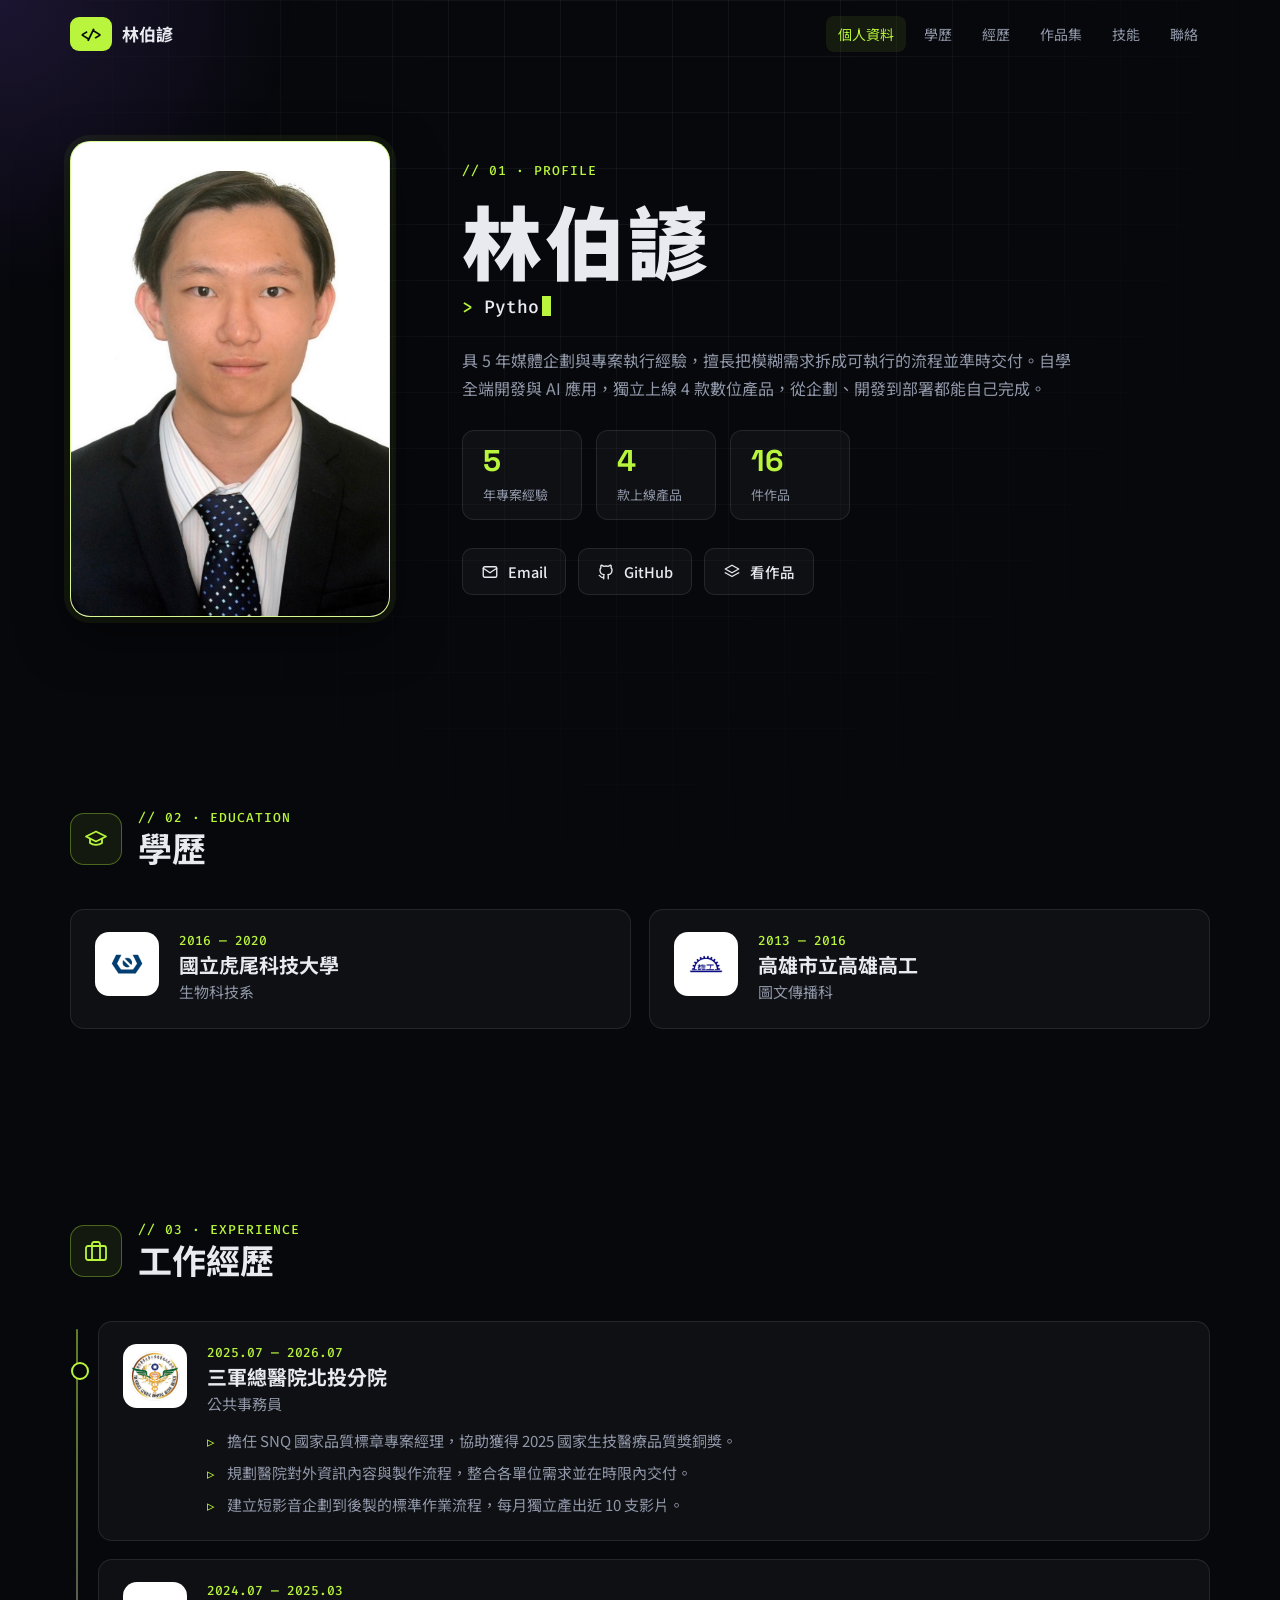
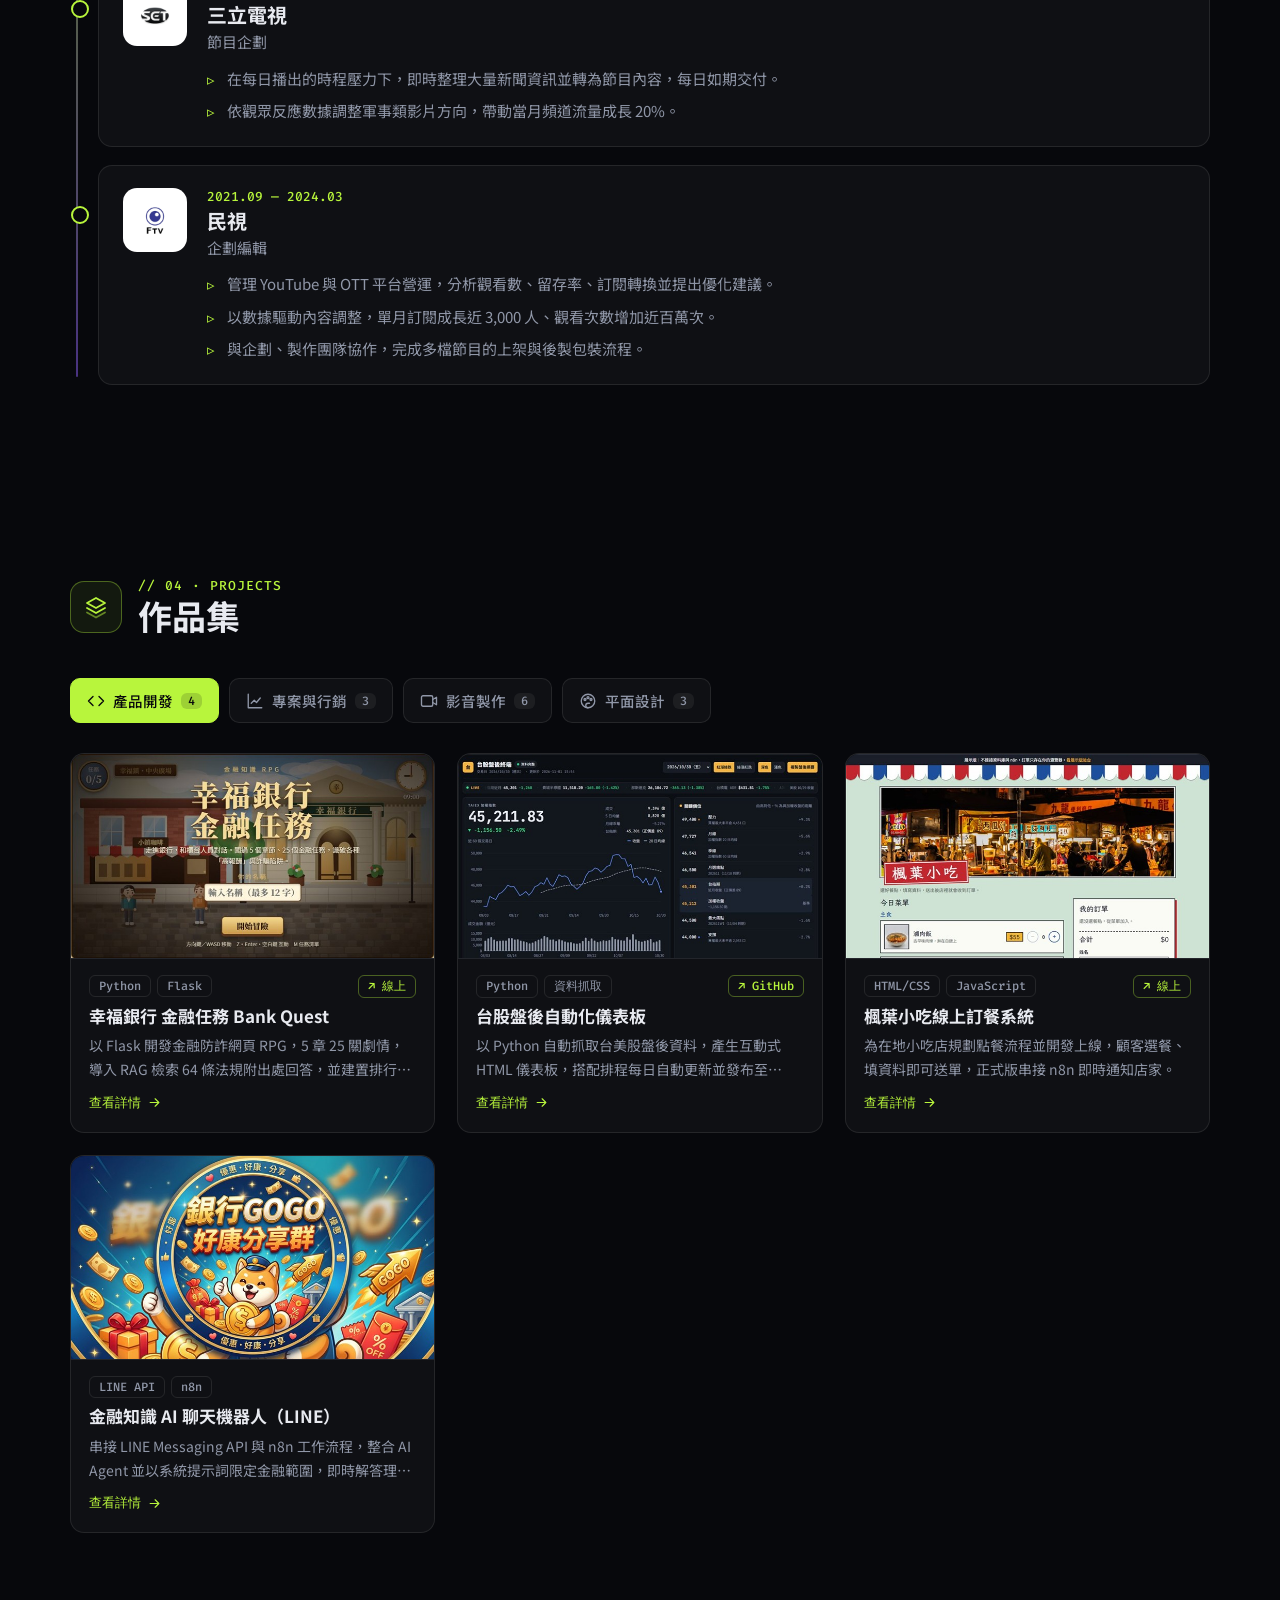
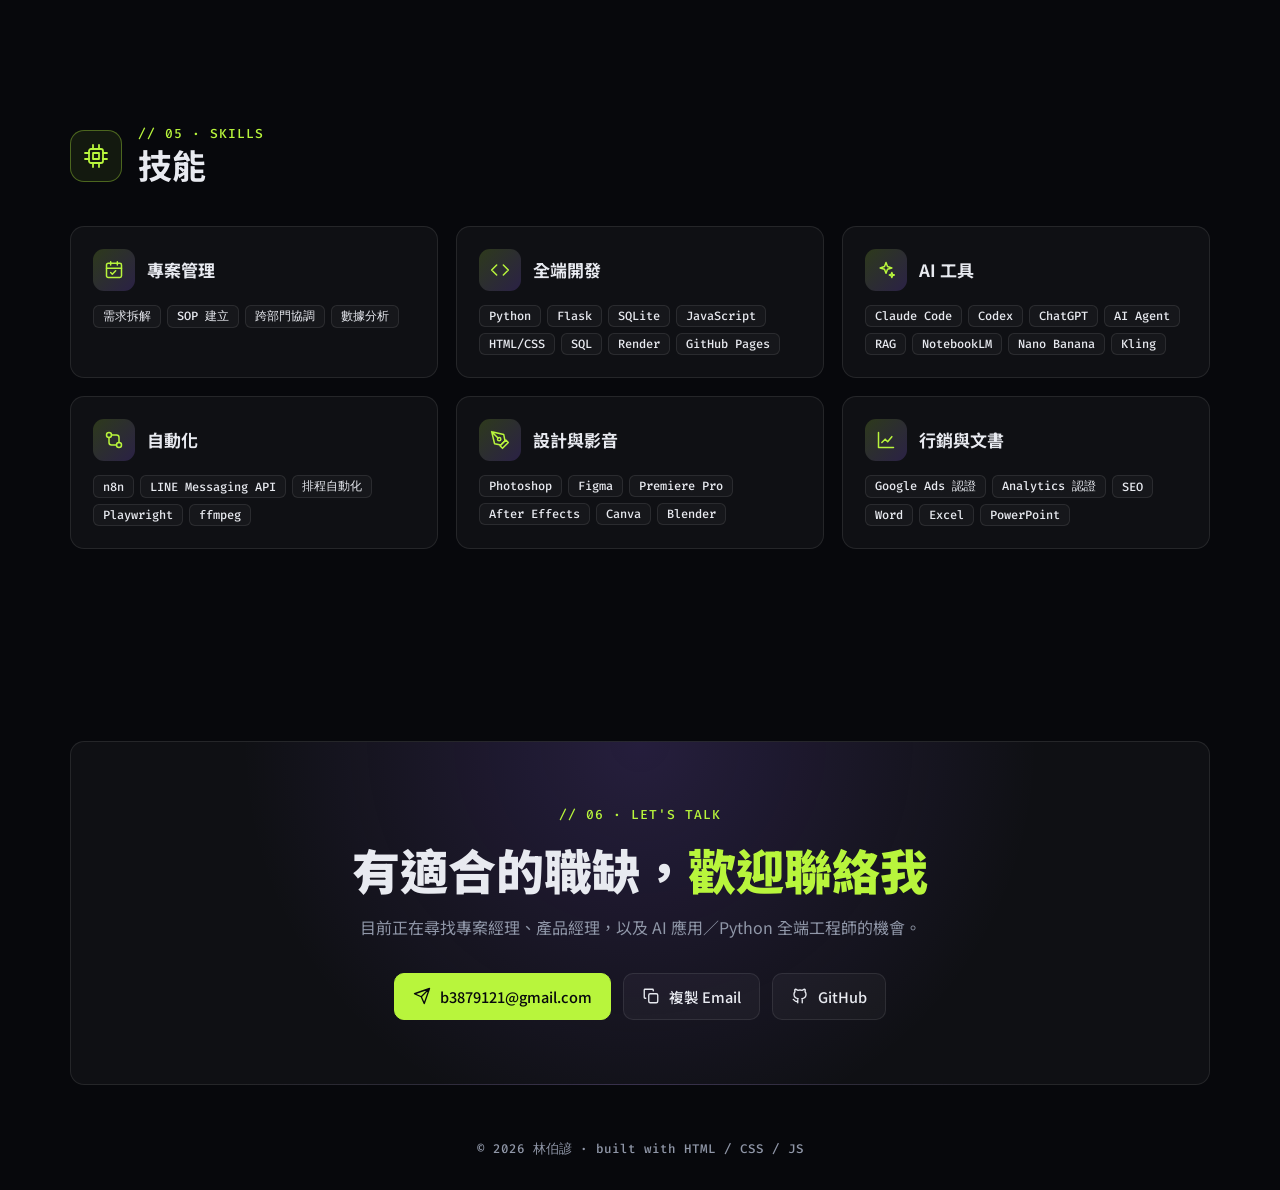
==== commit 52bcf14c: "Add link preview image Co-Authored-By: Claude Opus 5.5 <noreply@anthropic.com>" ====
--- a/index.html
+++ b/index.html
@@ -7,7 +7,12 @@
   <meta name="description" content="林伯諺的作品集：專案管理 × AI 應用開發 × 影音設計，收錄 16 件作品。">
   <meta property="og:title" content="林伯諺｜作品集 Portfolio">
   <meta property="og:description" content="5 年媒體企劃與專案經驗，自學全端開發，獨立上線 4 款數位產品。">
-  <meta property="og:image" content="assets/img/bank.jpg">
+  <meta property="og:image" content="https://b3879121-rgb.github.io/portfolio/assets/img/og.jpg">
+  <meta property="og:image:width" content="1200">
+  <meta property="og:image:height" content="630">
+  <meta property="og:url" content="https://b3879121-rgb.github.io/portfolio/">
+  <meta property="og:type" content="website">
+  <meta name="twitter:card" content="summary_large_image">
   <link rel="preconnect" href="https://fonts.googleapis.com">
   <link rel="preconnect" href="https://fonts.gstatic.com" crossorigin>
   <link href="https://fonts.googleapis.com/css2?family=Space+Grotesk:wght@500;700&family=Noto+Sans+TC:wght@400;500;700;900&family=Fira+Code:wght@500&display=swap" rel="stylesheet">
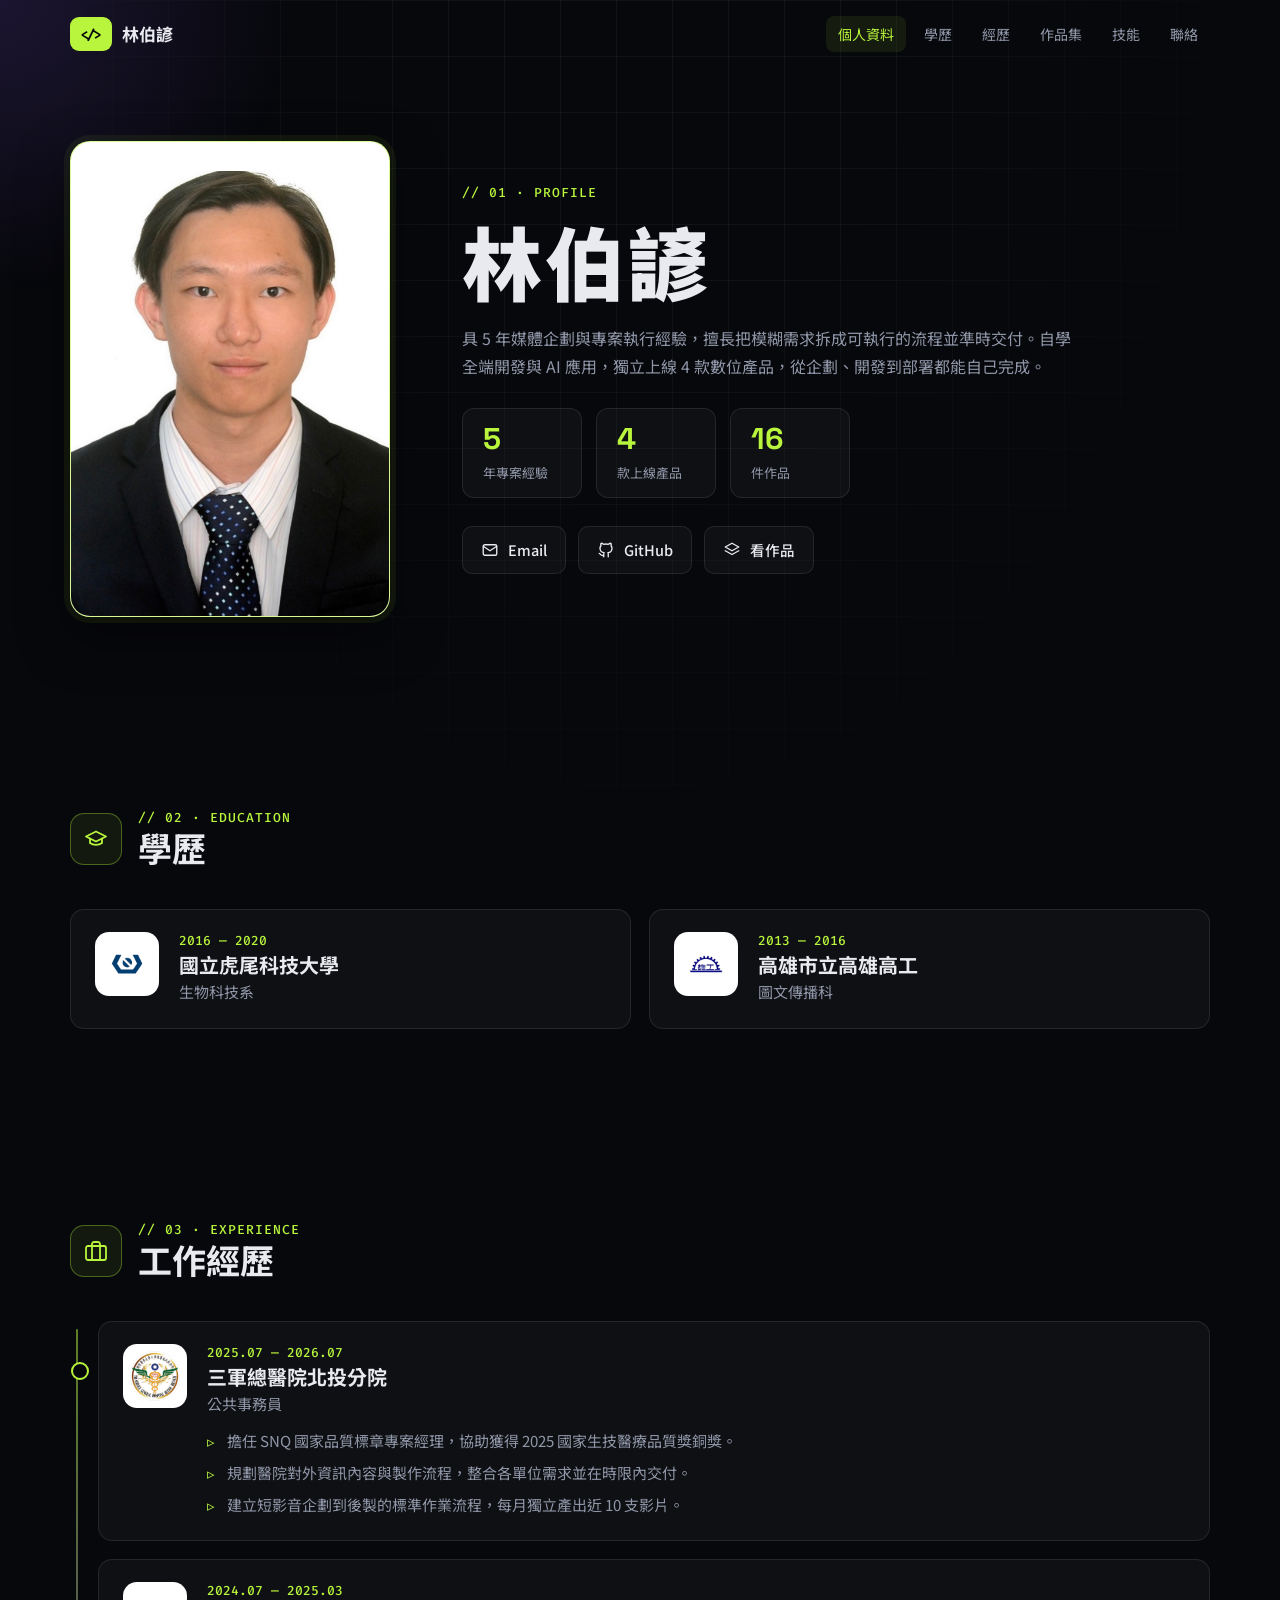
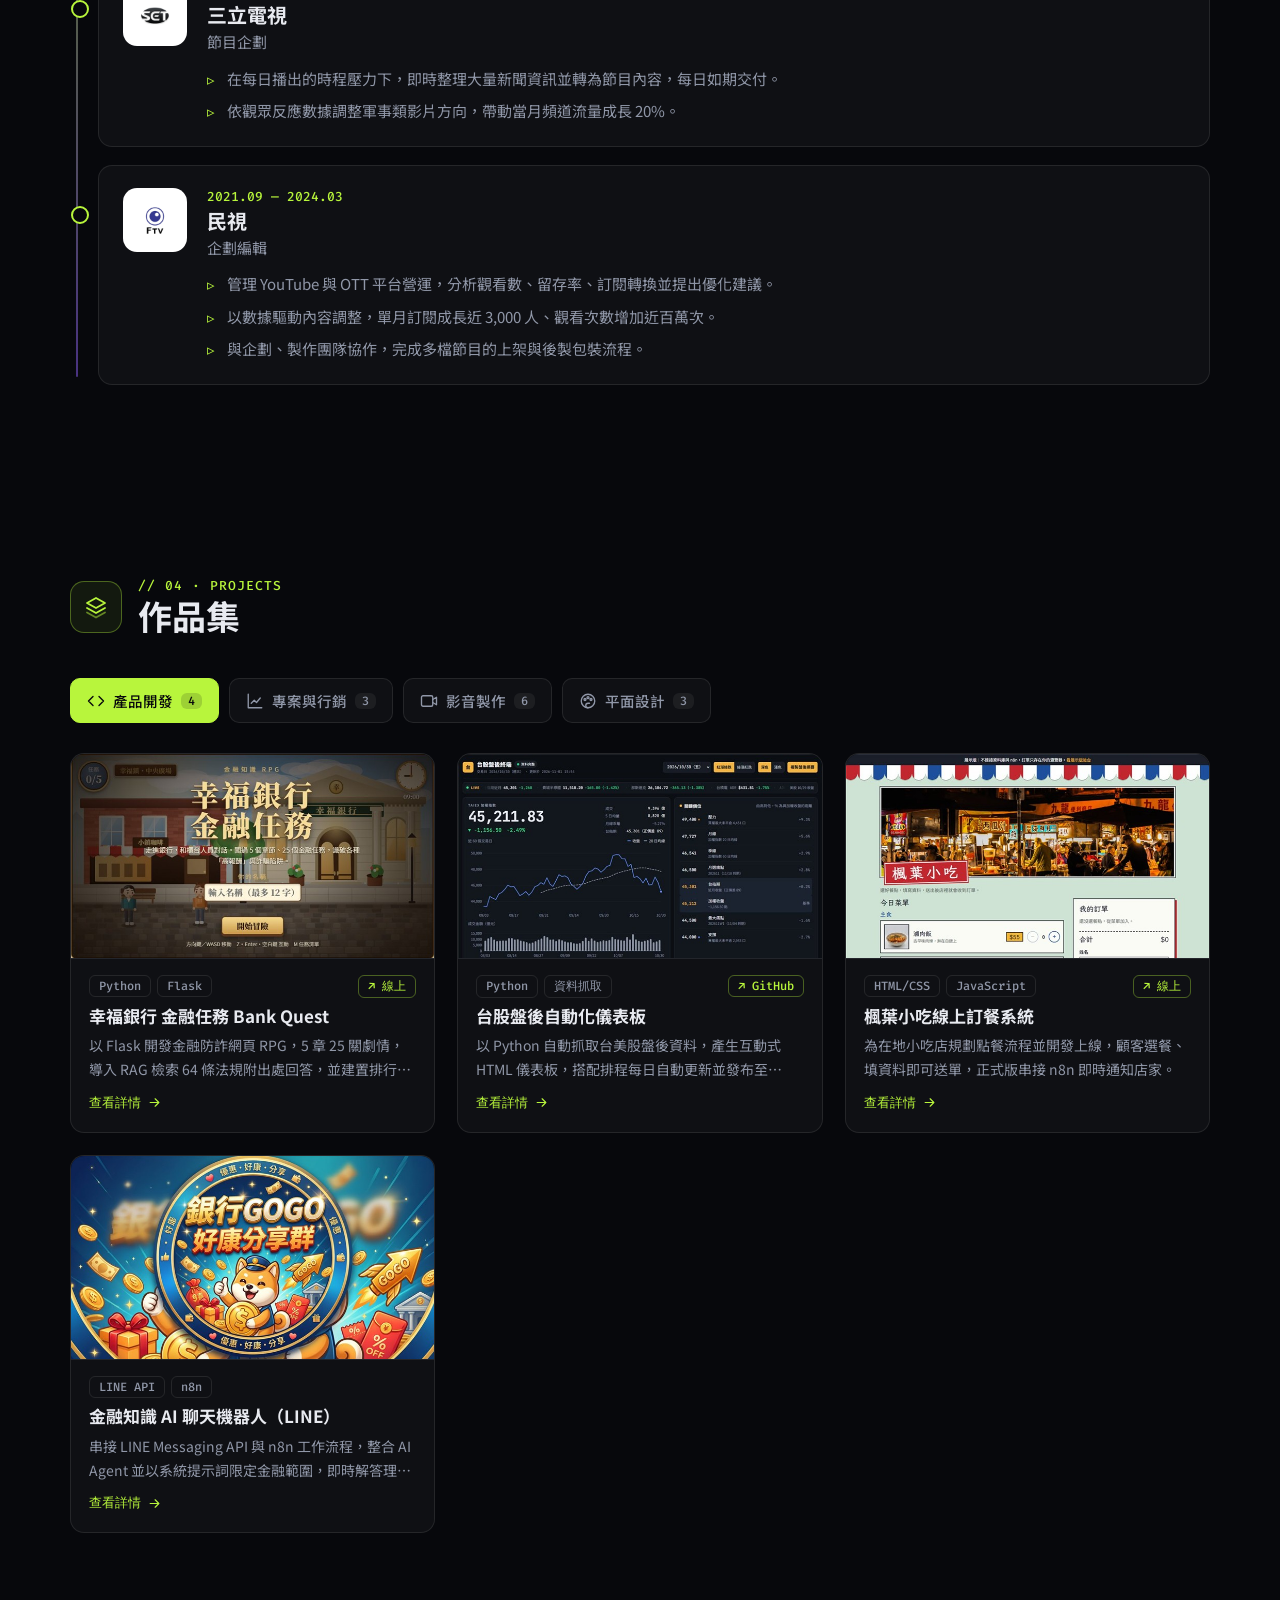
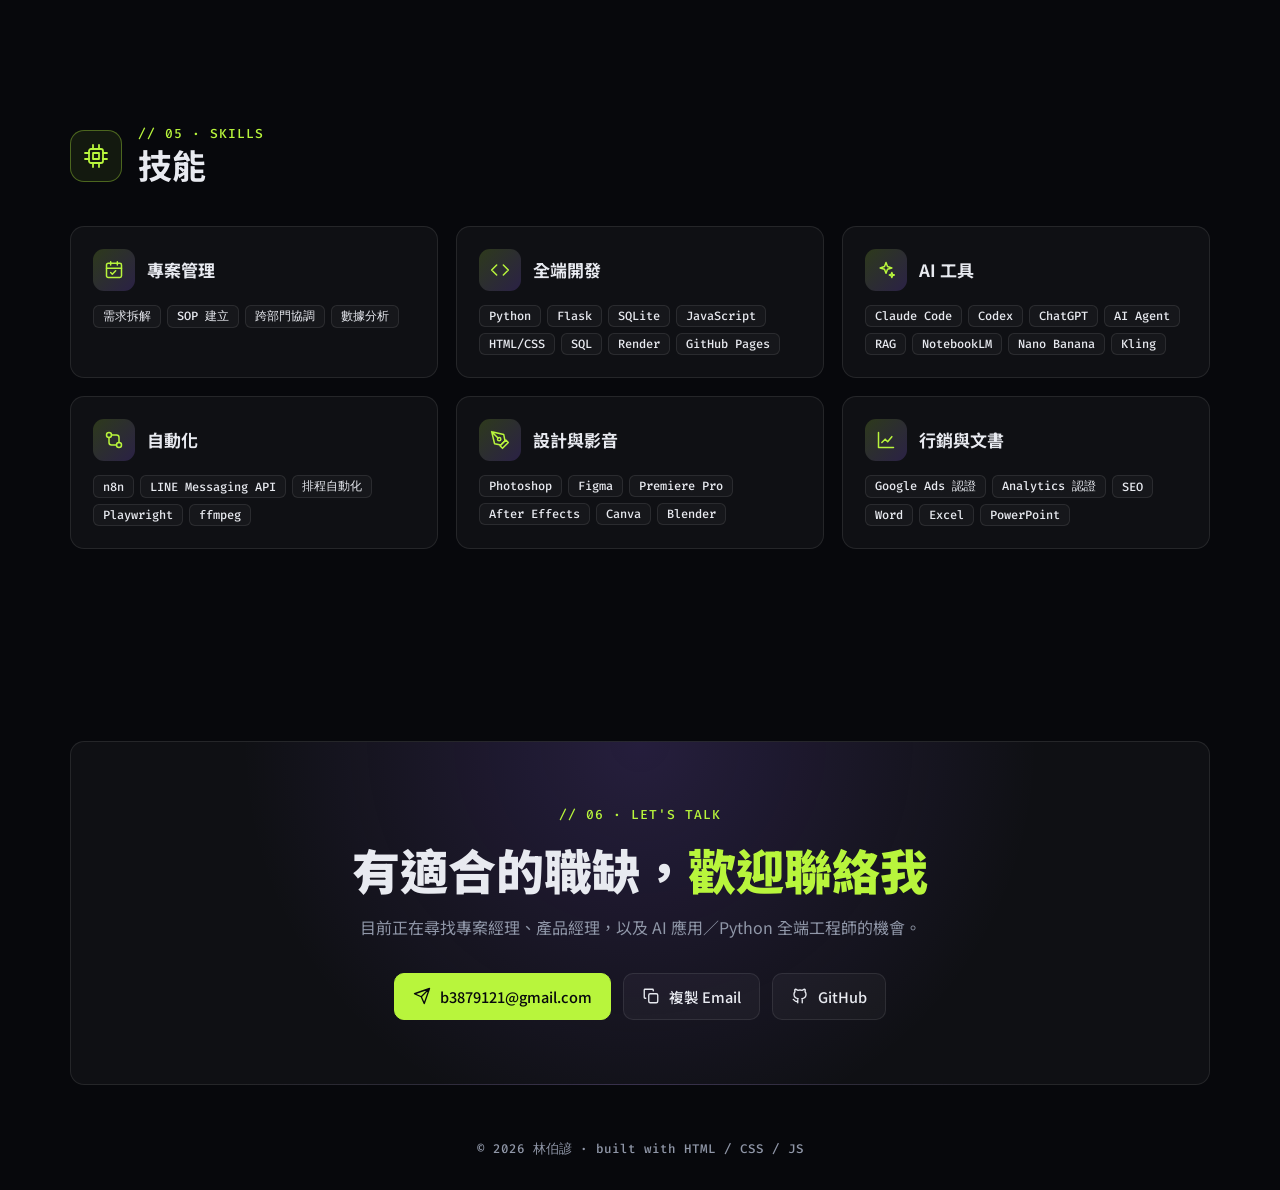
==== commit 81aa35f5: "Remove typed role line under the name Co-Authored-By: Claude Opus 5.5 <noreply@anthropic.com>" ====
--- a/index.html
+++ b/index.html
@@ -53,9 +53,6 @@
         <div class="profile__text">
           <p class="kicker">// 01 · PROFILE</p>
           <h1>林伯諺</h1>
-          <p class="profile__role">
-            <span class="prompt">&gt;</span> <span id="typed">專案經理 × AI 應用工程師</span><span class="caret" aria-hidden="true"></span>
-          </p>
           <p class="profile__lead">具 5 年媒體企劃與專案執行經驗，擅長把模糊需求拆成可執行的流程並準時交付。自學全端開發與 AI 應用，獨立上線 4 款數位產品，從企劃、開發到部署都能自己完成。</p>
 
           <ul class="stats">
--- a/css/site.css
+++ b/css/site.css
@@ -70,10 +70,6 @@
 .photo:hover .photo__frame { transform: translateY(-4px); box-shadow: 0 0 0 6px rgba(184, 245, 60, .12), 0 0 36px rgba(184, 245, 60, .22), 0 24px 56px rgba(0, 0, 0, .55); }
 
 .profile h1 { font: 900 clamp(48px, 7vw, 80px)/1.1 var(--sans); margin: 14px 0 12px; letter-spacing: 3px; }
-.profile__role { font: 500 18px var(--mono); color: var(--text); min-height: 1.75em; }
-.prompt { color: var(--lime); }
-.caret { display: inline-block; width: 9px; height: 1.1em; margin-left: 3px; vertical-align: -3px; background: var(--lime); animation: blink 1s steps(1) infinite; }
-@keyframes blink { 50% { opacity: 0; } }
 .profile__lead { margin: 20px 0 28px; color: var(--muted); max-width: 620px; }
 
 .stats { display: flex; gap: 14px; margin-bottom: 28px; flex-wrap: wrap; }
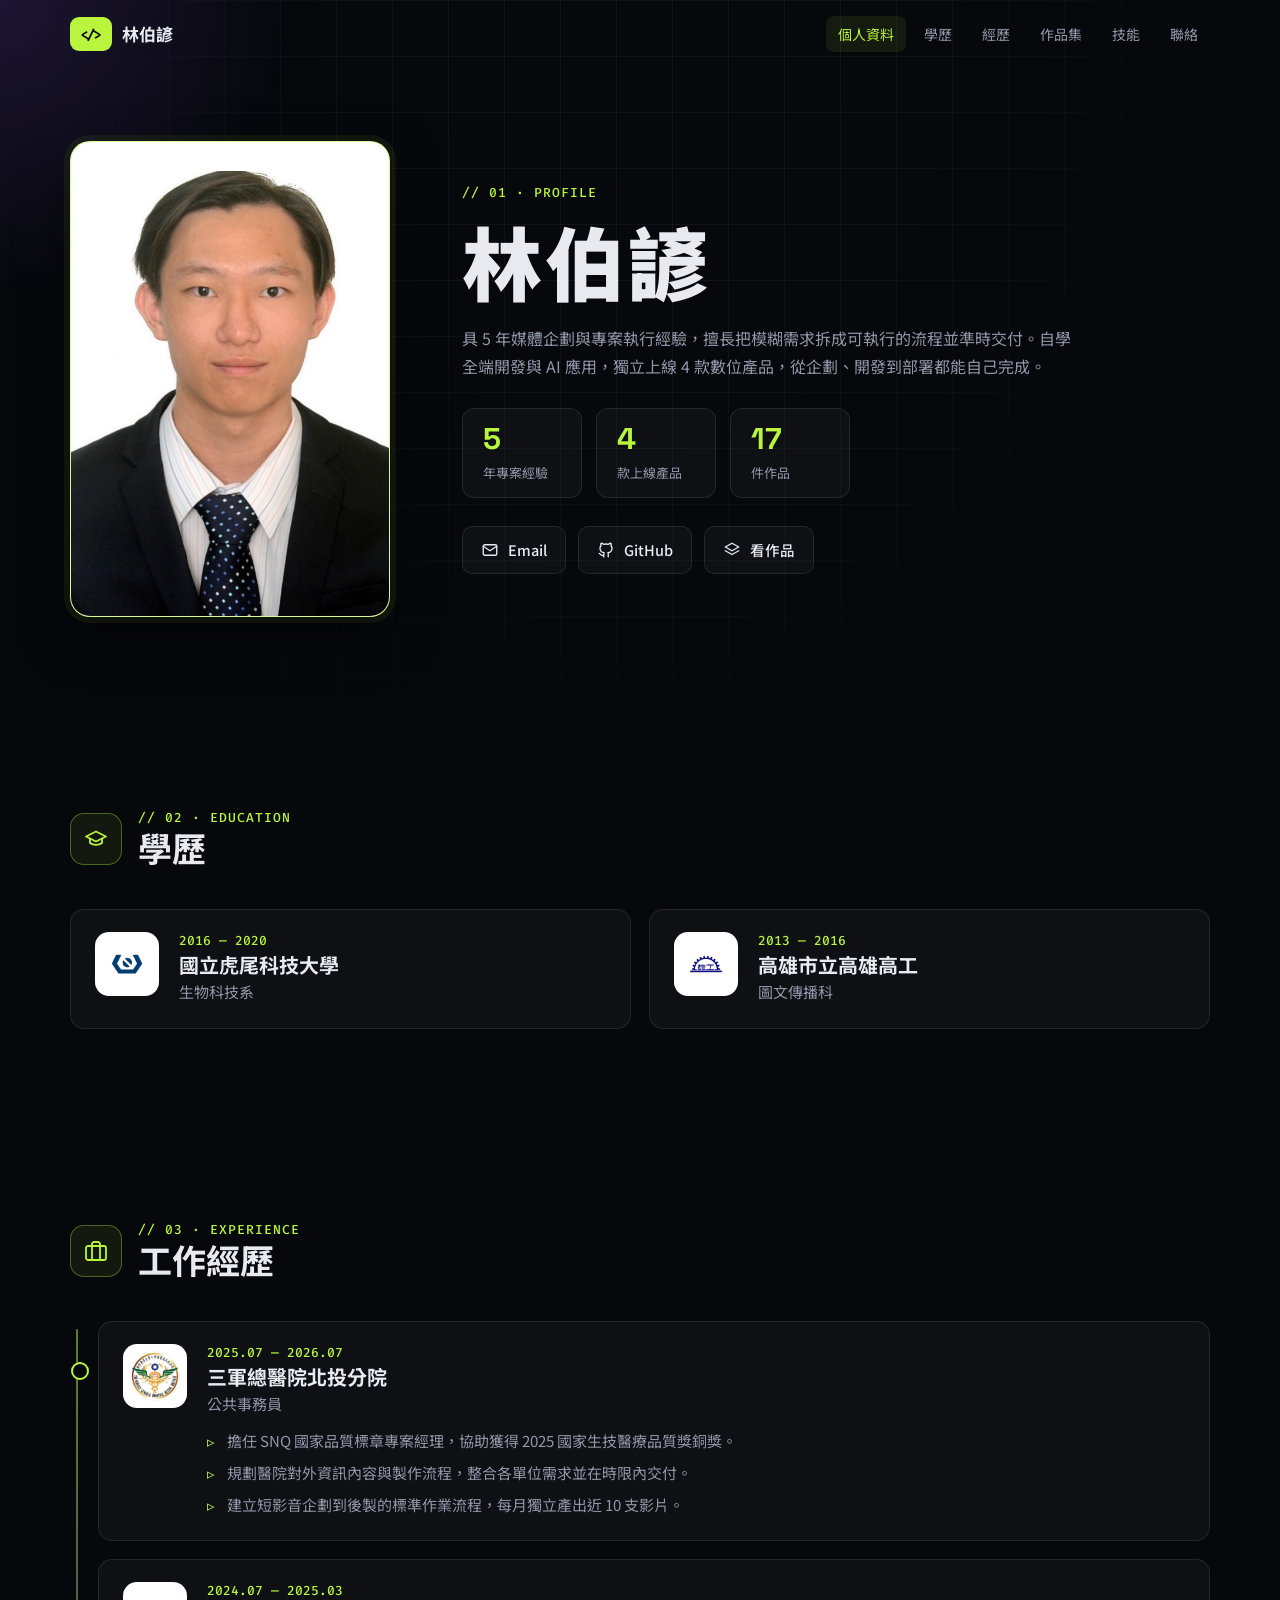
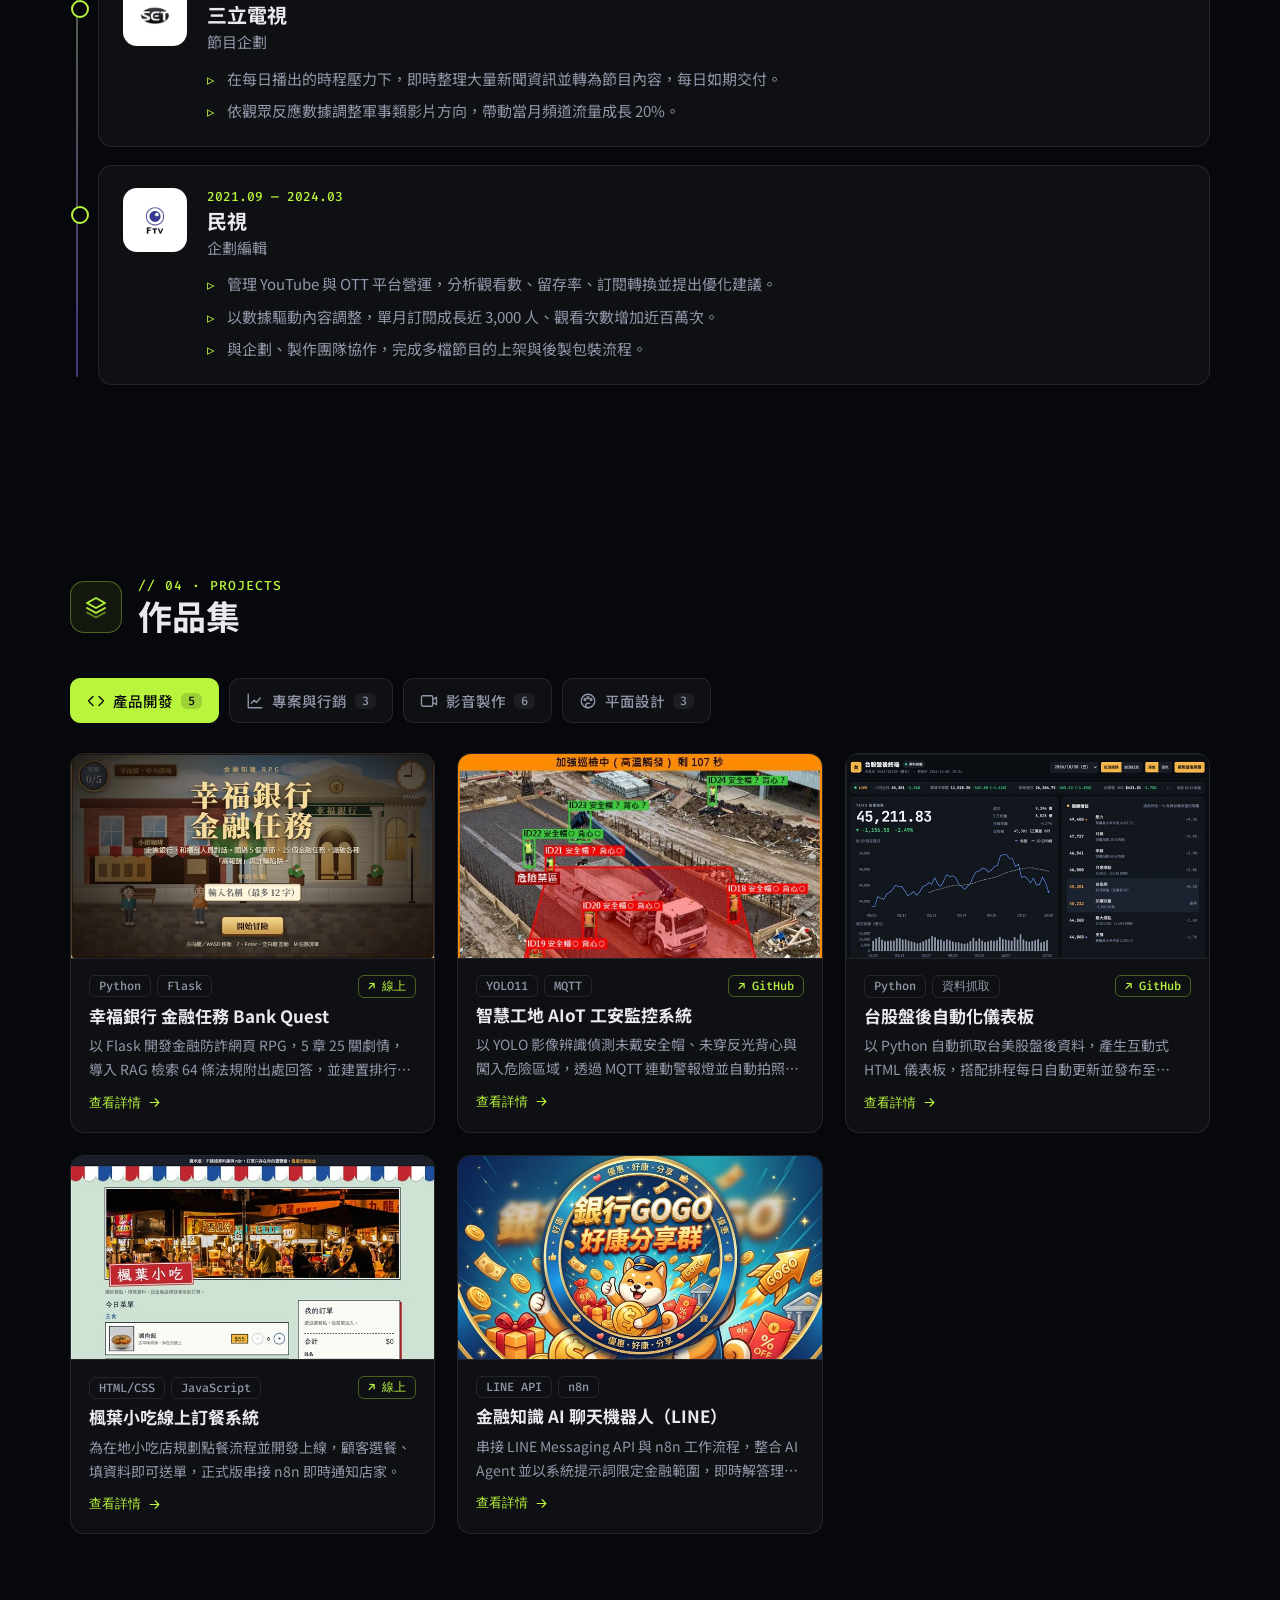
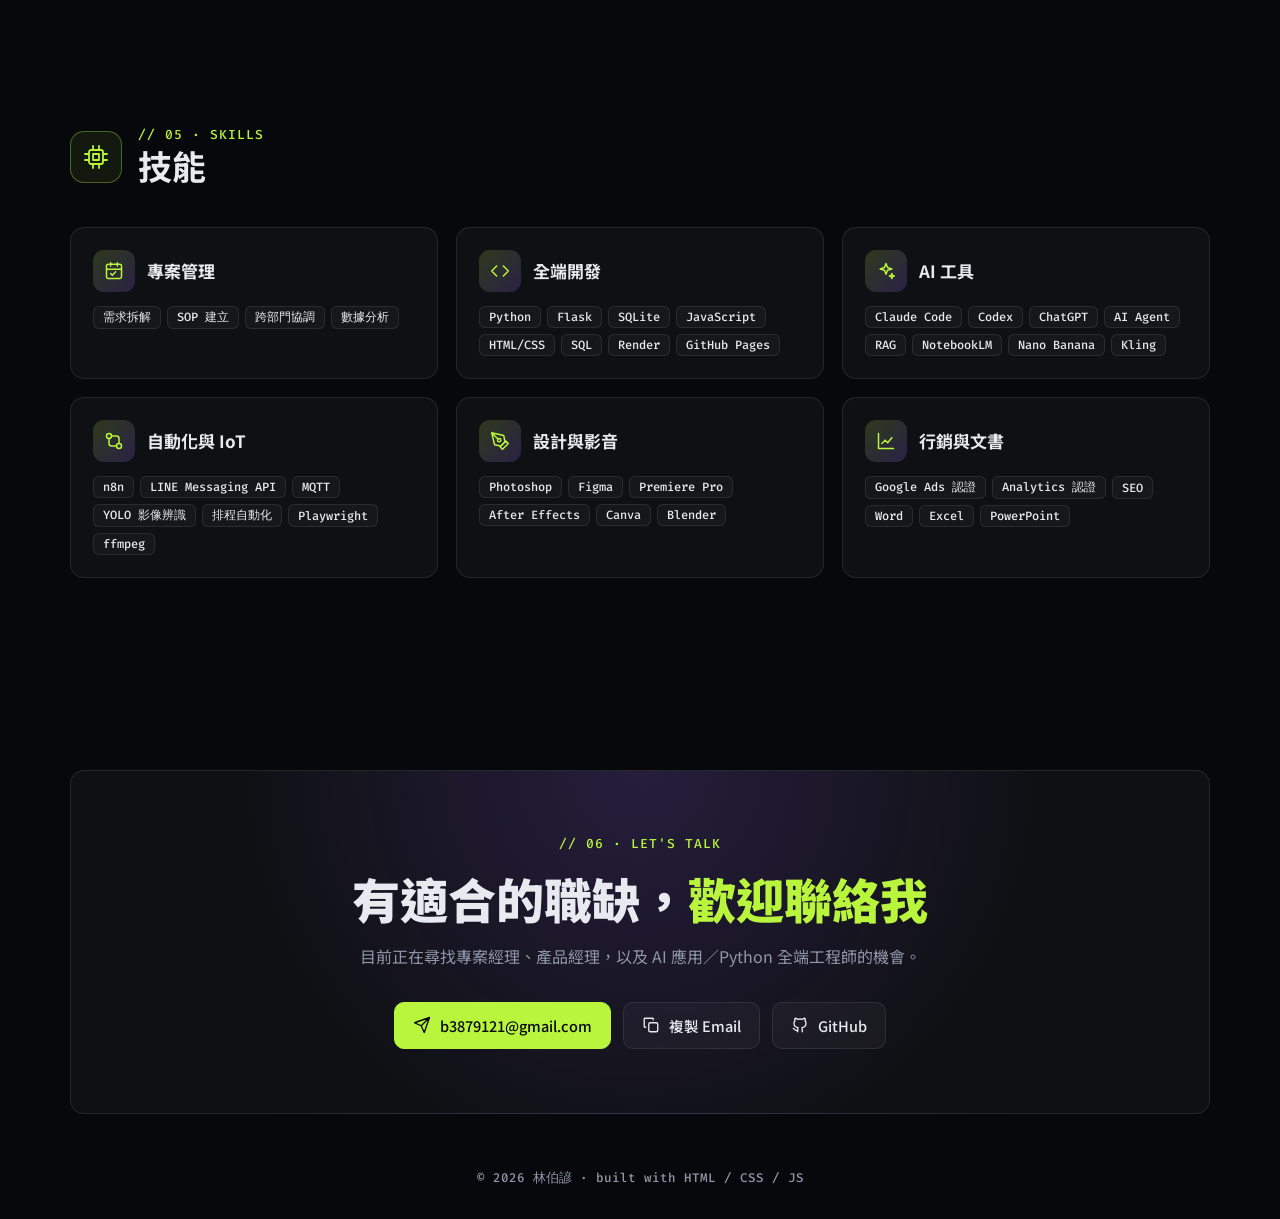
==== commit 147188ea: "新增作品：智慧工地 AIoT 工安監控系統 - 作品集加入 SafeFactory（YOLO + MQTT 工安監控），連結 GitHub auto-seen - 技能「自動化」改為「自動化與 IoT" ====
--- a/index.html
+++ b/index.html
@@ -4,7 +4,7 @@
   <meta charset="utf-8">
   <meta name="viewport" content="width=device-width, initial-scale=1">
   <title>林伯諺｜作品集 Portfolio</title>
-  <meta name="description" content="林伯諺的作品集：專案管理 × AI 應用開發 × 影音設計，收錄 16 件作品。">
+  <meta name="description" content="林伯諺的作品集：專案管理 × AI 應用開發 × 影音設計，收錄 17 件作品。">
   <meta property="og:title" content="林伯諺｜作品集 Portfolio">
   <meta property="og:description" content="5 年媒體企劃與專案經驗，自學全端開發，獨立上線 4 款數位產品。">
   <meta property="og:image" content="https://b3879121-rgb.github.io/portfolio/assets/img/og.jpg">
@@ -58,7 +58,7 @@
           <ul class="stats">
             <li><b data-count="5">5</b><span>年專案經驗</span></li>
             <li><b data-count="4">4</b><span>款上線產品</span></li>
-            <li><b data-count="16">16</b><span>件作品</span></li>
+            <li><b data-count="17">17</b><span>件作品</span></li>
           </ul>
 
           <div class="links">
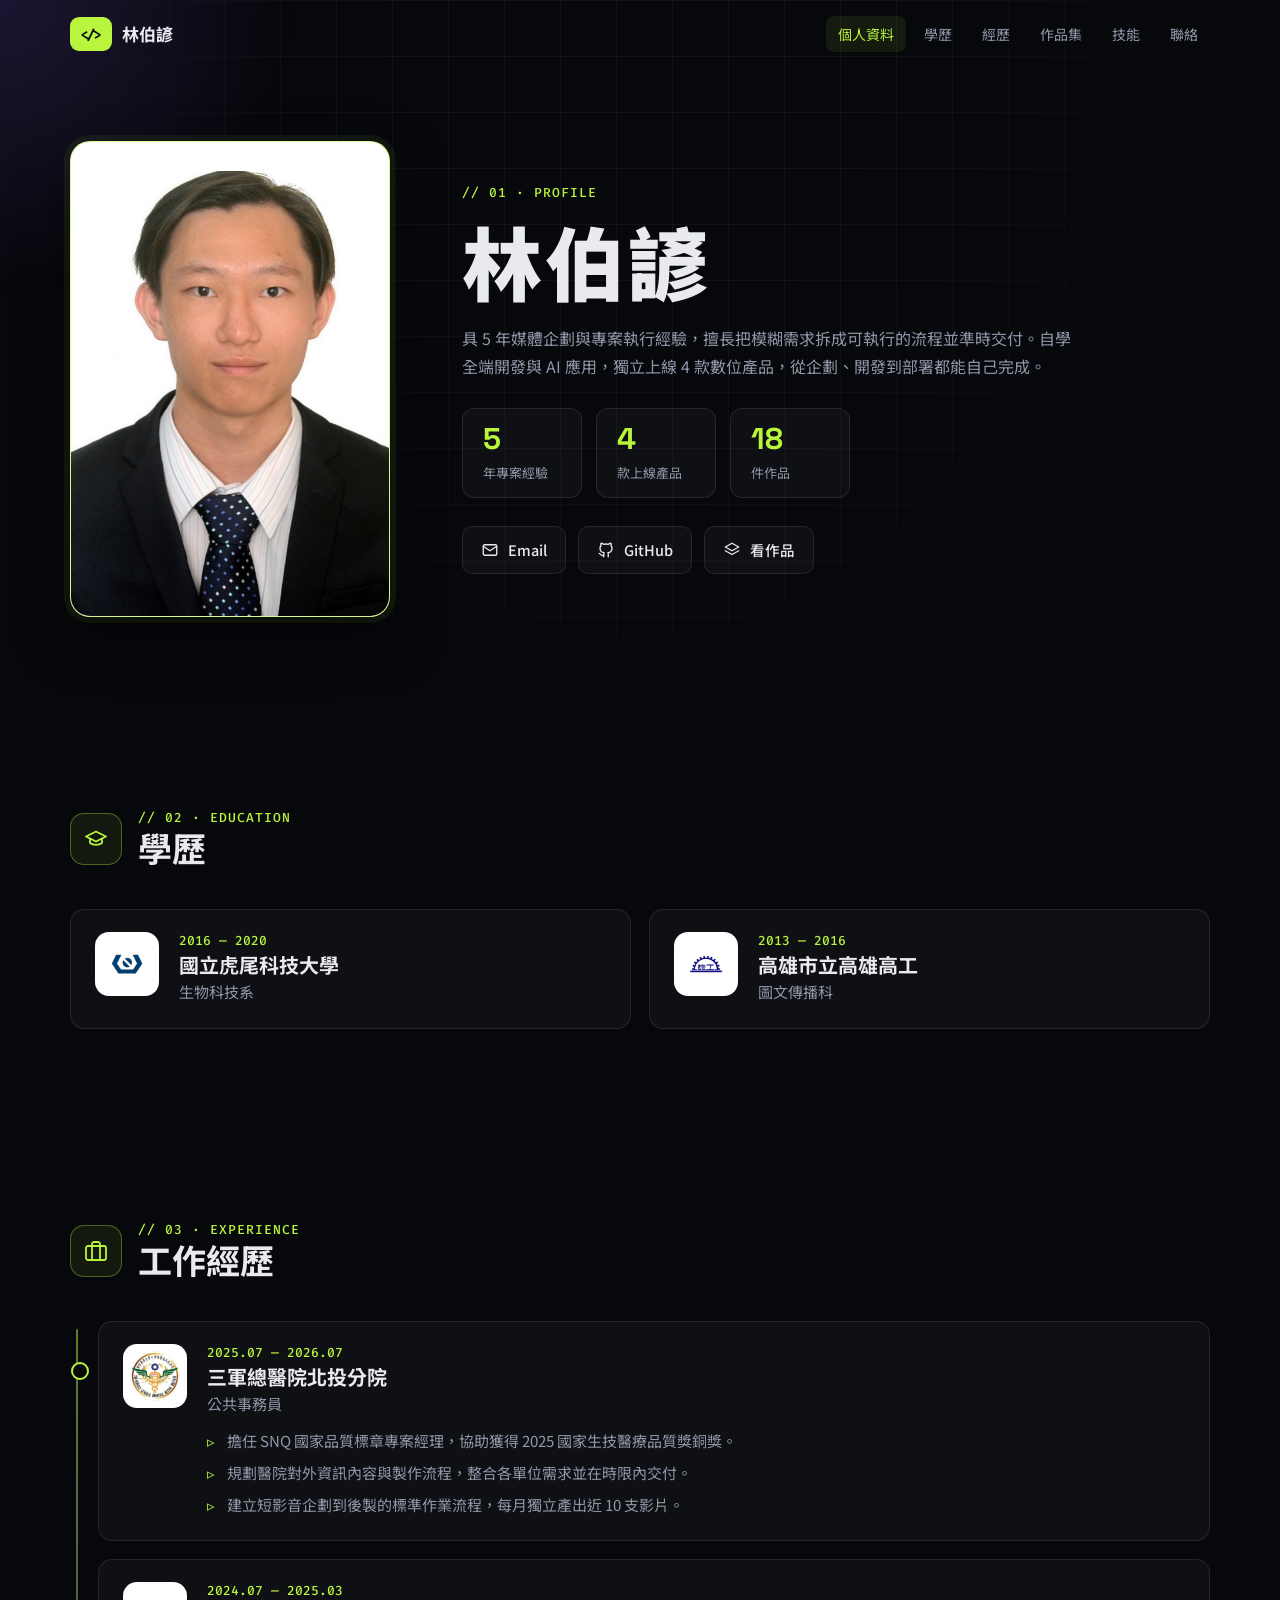
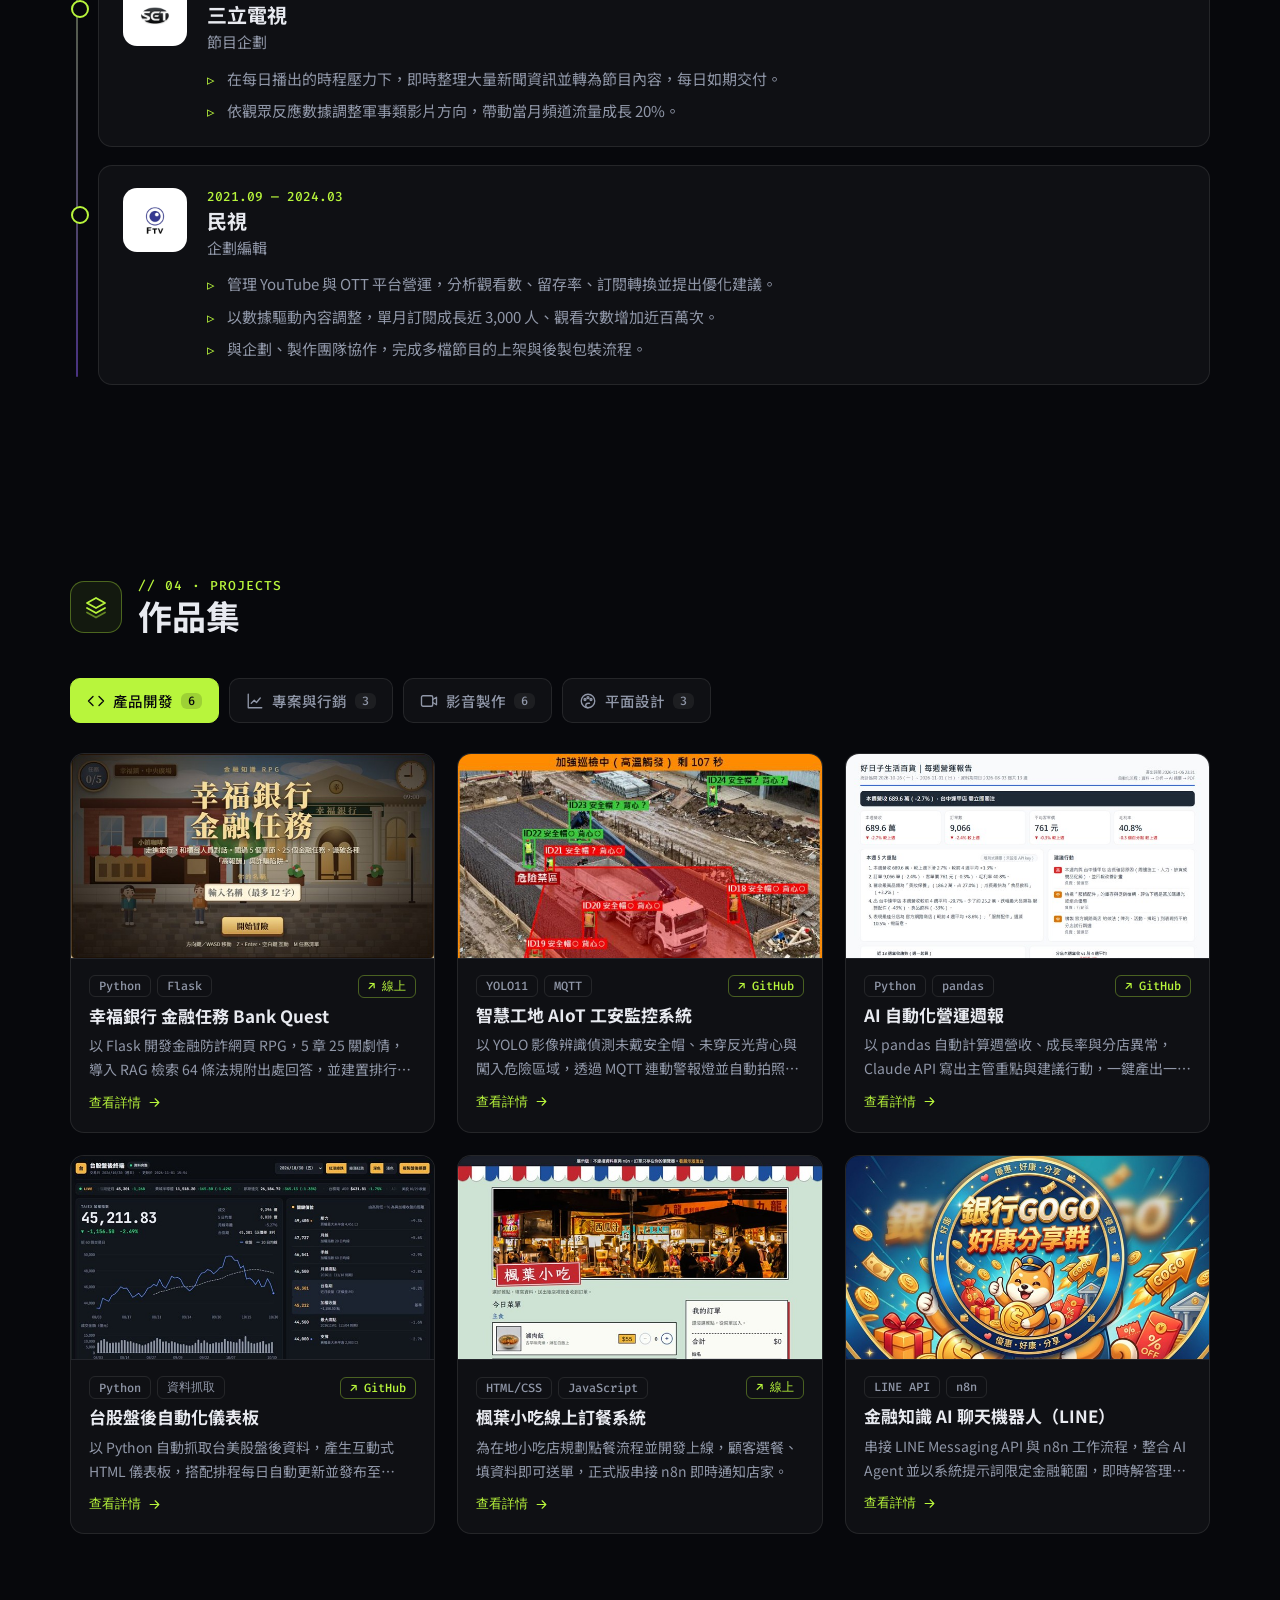
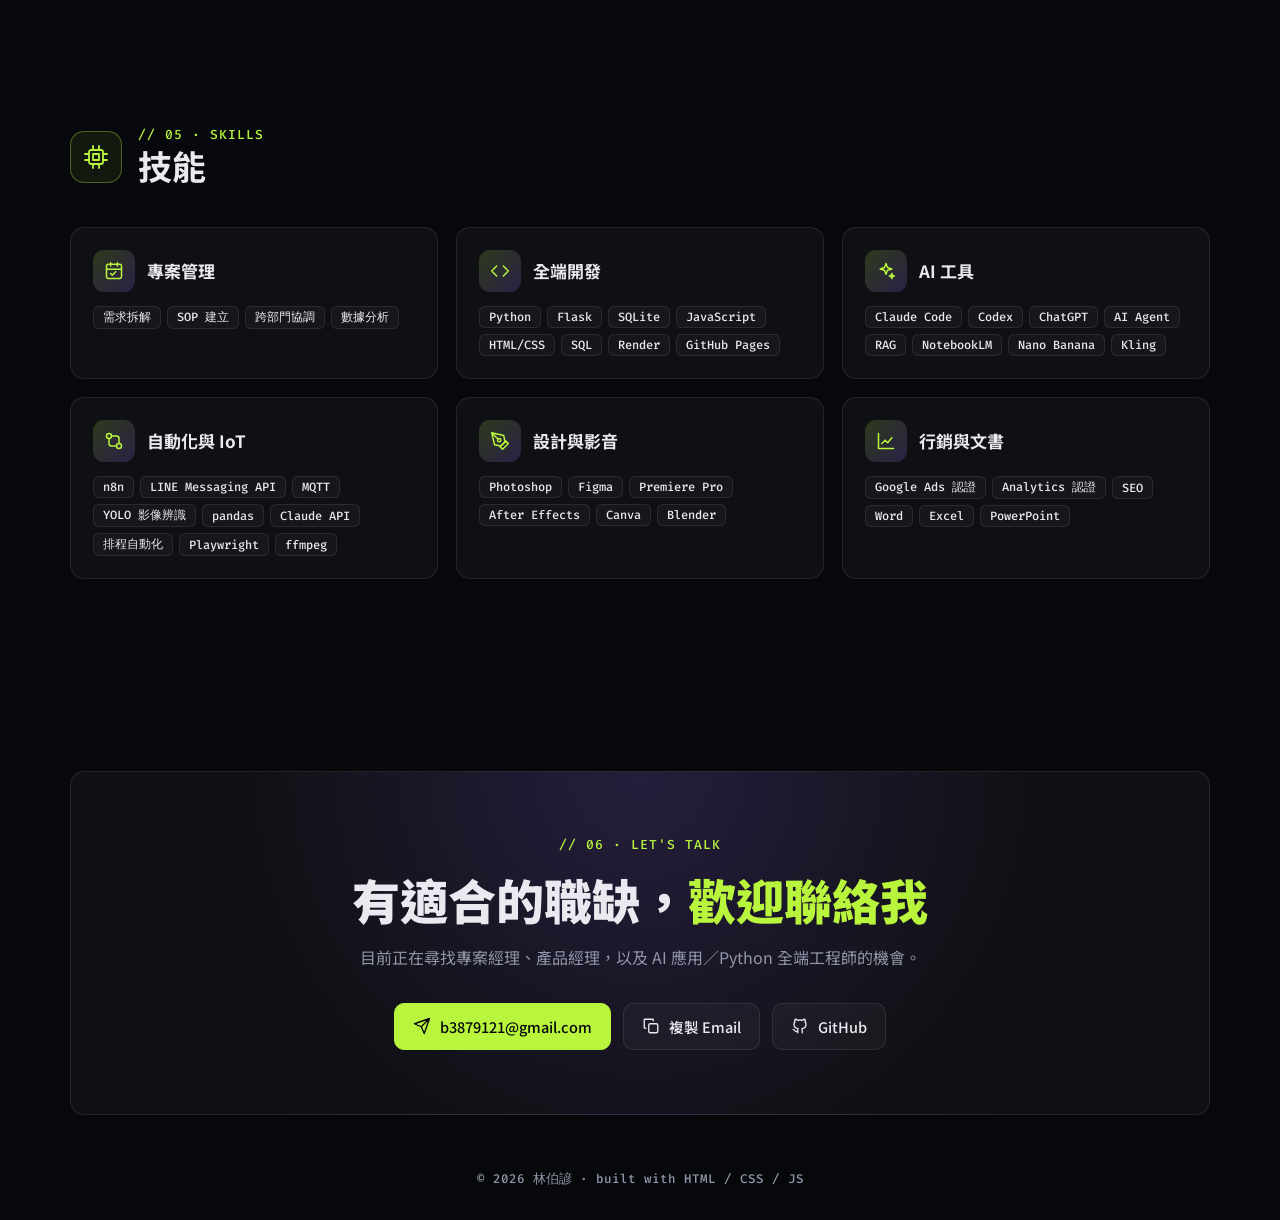
==== commit 0fea1ed3: "新增作品：AI 自動化營運週報 - 作品集加入 AI 自動化營運週報（pandas + Claude API），連結 GitHub auto-weekly-report - 技能「自動化與 IoT」加" ====
--- a/index.html
+++ b/index.html
@@ -4,7 +4,7 @@
   <meta charset="utf-8">
   <meta name="viewport" content="width=device-width, initial-scale=1">
   <title>林伯諺｜作品集 Portfolio</title>
-  <meta name="description" content="林伯諺的作品集：專案管理 × AI 應用開發 × 影音設計，收錄 17 件作品。">
+  <meta name="description" content="林伯諺的作品集：專案管理 × AI 應用開發 × 影音設計，收錄 18 件作品。">
   <meta property="og:title" content="林伯諺｜作品集 Portfolio">
   <meta property="og:description" content="5 年媒體企劃與專案經驗，自學全端開發，獨立上線 4 款數位產品。">
   <meta property="og:image" content="https://b3879121-rgb.github.io/portfolio/assets/img/og.jpg">
@@ -58,7 +58,7 @@
           <ul class="stats">
             <li><b data-count="5">5</b><span>年專案經驗</span></li>
             <li><b data-count="4">4</b><span>款上線產品</span></li>
-            <li><b data-count="17">17</b><span>件作品</span></li>
+            <li><b data-count="18">18</b><span>件作品</span></li>
           </ul>
 
           <div class="links">
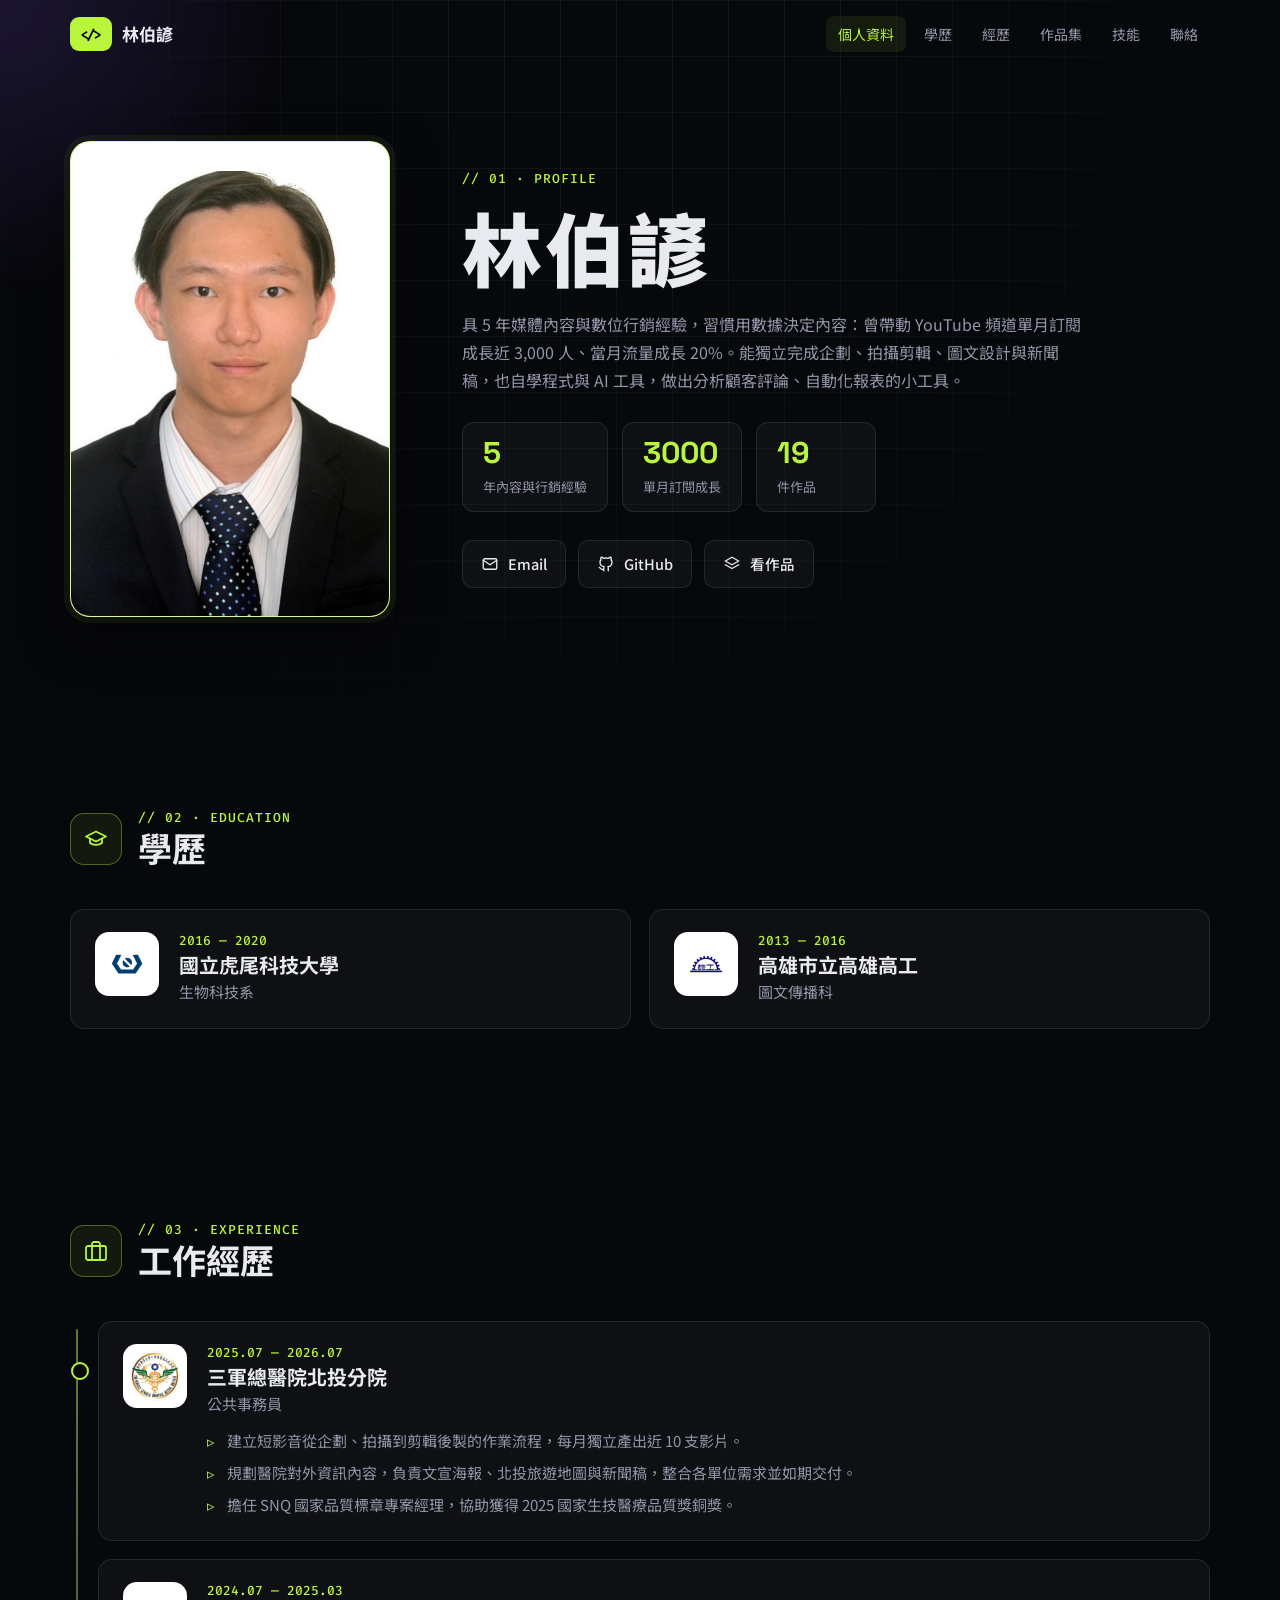
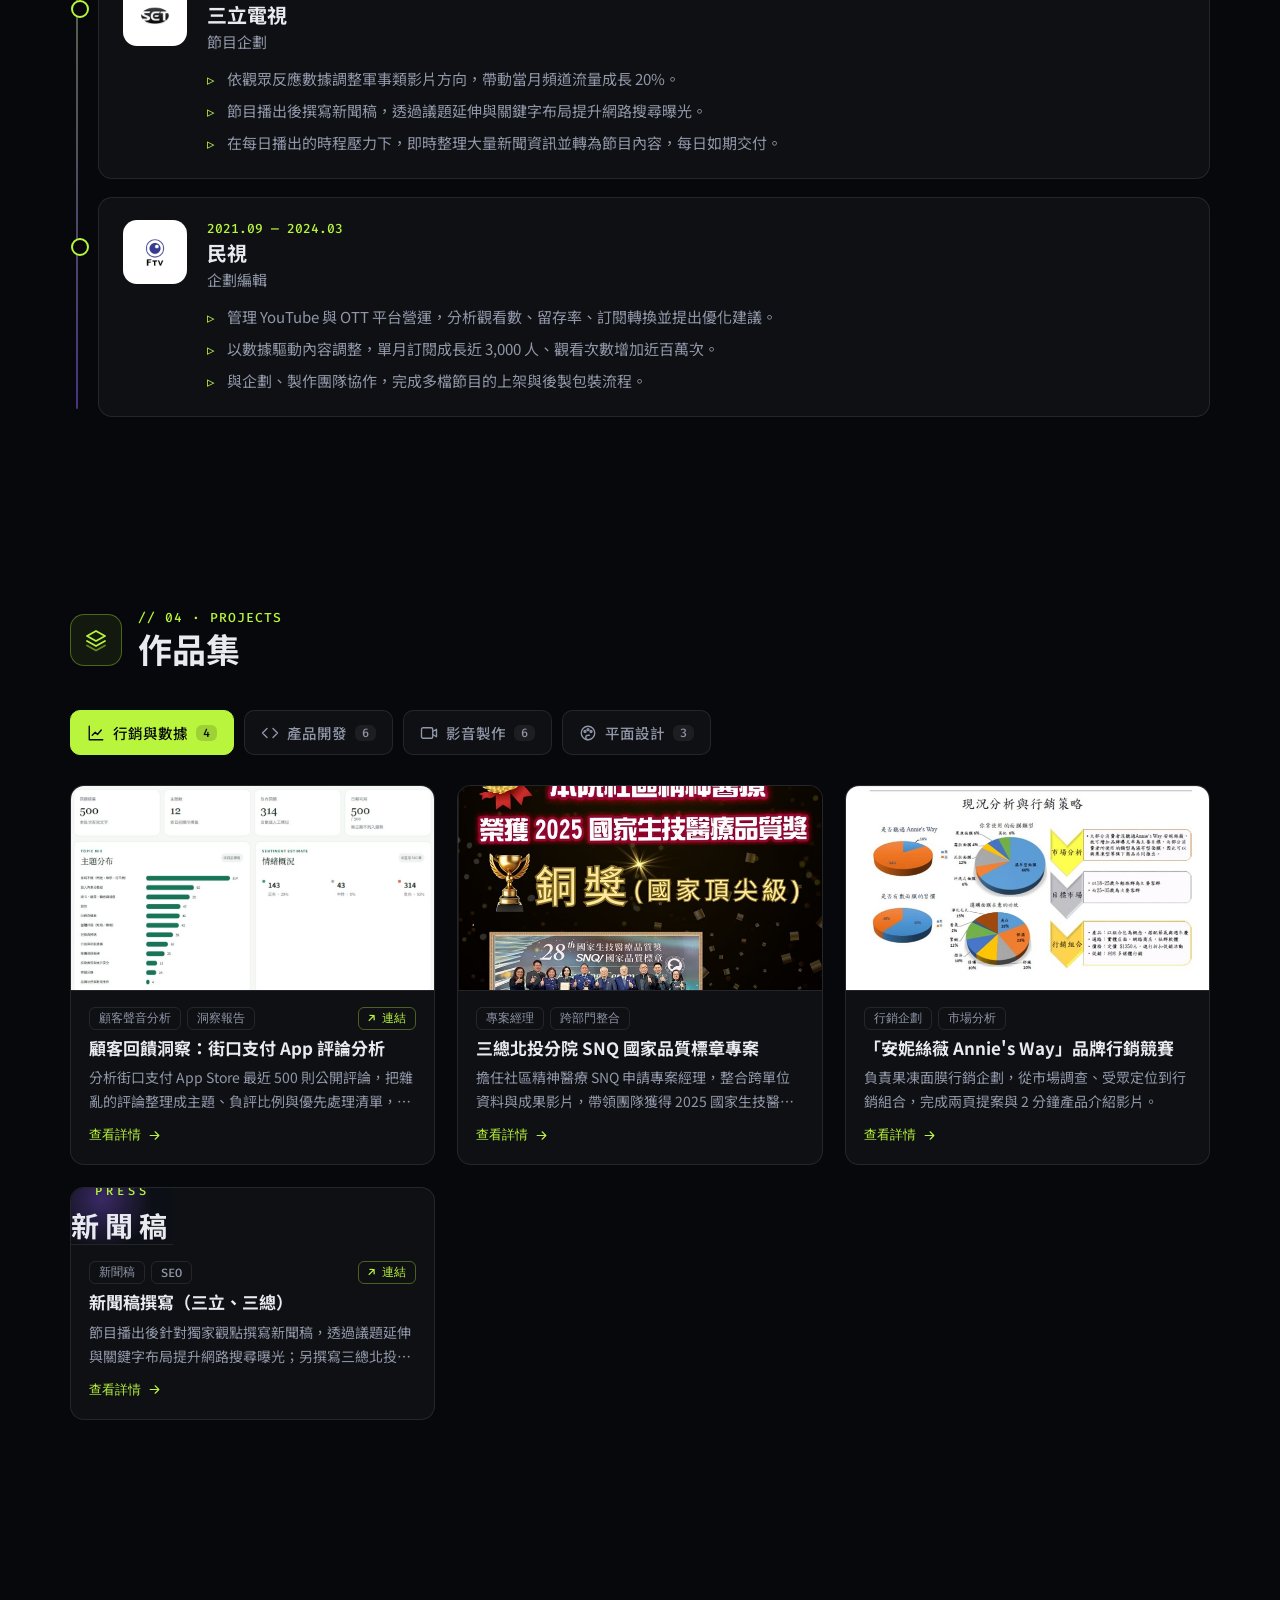
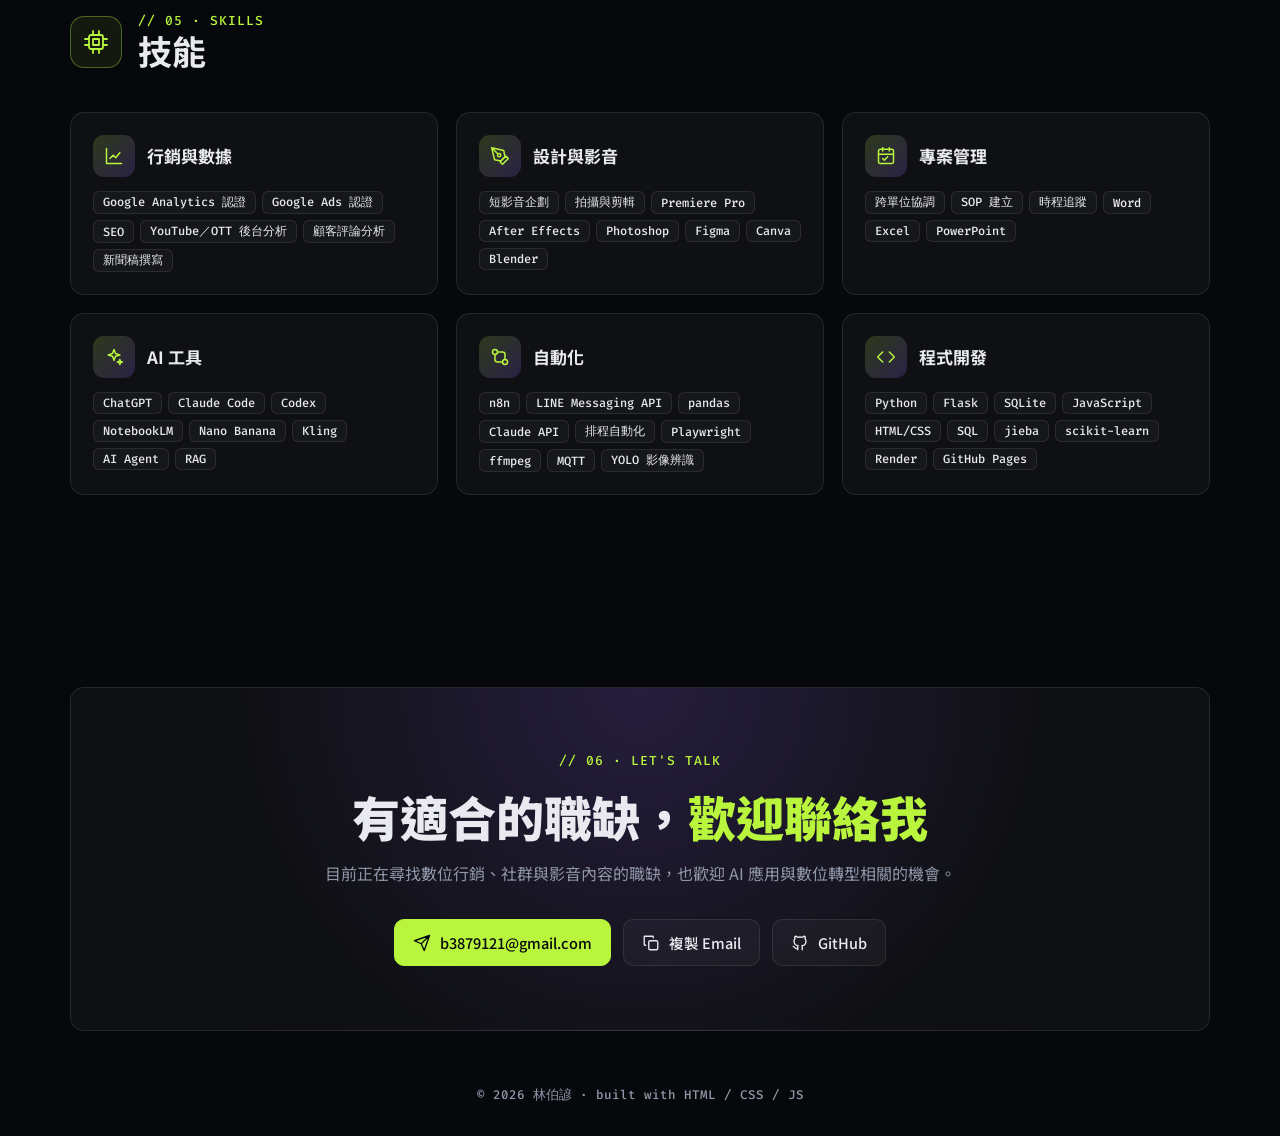
==== commit 2d8ba23b: "網站改為行銷定位，新增作品：顧客回饋洞察 Co-Authored-By: Claude Opus 5.5 <noreply@anthropic.com>" ====
--- a/index.html
+++ b/index.html
@@ -4,9 +4,9 @@
   <meta charset="utf-8">
   <meta name="viewport" content="width=device-width, initial-scale=1">
   <title>林伯諺｜作品集 Portfolio</title>
-  <meta name="description" content="林伯諺的作品集：專案管理 × AI 應用開發 × 影音設計，收錄 18 件作品。">
+  <meta name="description" content="林伯諺的作品集：數位行銷 × 影音內容 × 數據分析，也會用 AI 與程式做出行銷工具，收錄 19 件作品。">
   <meta property="og:title" content="林伯諺｜作品集 Portfolio">
-  <meta property="og:description" content="5 年媒體企劃與專案經驗，自學全端開發，獨立上線 4 款數位產品。">
+  <meta property="og:description" content="5 年媒體內容與數位行銷經驗，用數據決定內容，也會用 AI 與程式做出行銷工具。">
   <meta property="og:image" content="https://b3879121-rgb.github.io/portfolio/assets/img/og.jpg">
   <meta property="og:image:width" content="1200">
   <meta property="og:image:height" content="630">
@@ -53,12 +53,12 @@
         <div class="profile__text">
           <p class="kicker">// 01 · PROFILE</p>
           <h1>林伯諺</h1>
-          <p class="profile__lead">具 5 年媒體企劃與專案執行經驗，擅長把模糊需求拆成可執行的流程並準時交付。自學全端開發與 AI 應用，獨立上線 4 款數位產品，從企劃、開發到部署都能自己完成。</p>
+          <p class="profile__lead">具 5 年媒體內容與數位行銷經驗，習慣用數據決定內容：曾帶動 YouTube 頻道單月訂閱成長近 3,000 人、當月流量成長 20%。能獨立完成企劃、拍攝剪輯、圖文設計與新聞稿，也自學程式與 AI 工具，做出分析顧客評論、自動化報表的小工具。</p>
 
           <ul class="stats">
-            <li><b data-count="5">5</b><span>年專案經驗</span></li>
-            <li><b data-count="4">4</b><span>款上線產品</span></li>
-            <li><b data-count="18">18</b><span>件作品</span></li>
+            <li><b data-count="5">5</b><span>年內容與行銷經驗</span></li>
+            <li><b data-count="3000">3000</b><span>單月訂閱成長</span></li>
+            <li><b data-count="19">19</b><span>件作品</span></li>
           </ul>
 
           <div class="links">
@@ -122,9 +122,9 @@
               <h3>三軍總醫院北投分院</h3>
               <p class="org__sub">公共事務員</p>
               <ul class="job__list">
+                <li>建立短影音從企劃、拍攝到剪輯後製的作業流程，每月獨立產出近 10 支影片。</li>
+                <li>規劃醫院對外資訊內容，負責文宣海報、北投旅遊地圖與新聞稿，整合各單位需求並如期交付。</li>
                 <li>擔任 SNQ 國家品質標章專案經理，協助獲得 2025 國家生技醫療品質獎銅獎。</li>
-                <li>規劃醫院對外資訊內容與製作流程，整合各單位需求並在時限內交付。</li>
-                <li>建立短影音企劃到後製的標準作業流程，每月獨立產出近 10 支影片。</li>
               </ul>
             </div>
           </li>
@@ -135,8 +135,9 @@
               <h3>三立電視</h3>
               <p class="org__sub">節目企劃</p>
               <ul class="job__list">
+                <li>依觀眾反應數據調整軍事類影片方向，帶動當月頻道流量成長 20%。</li>
+                <li>節目播出後撰寫新聞稿，透過議題延伸與關鍵字布局提升網路搜尋曝光。</li>
                 <li>在每日播出的時程壓力下，即時整理大量新聞資訊並轉為節目內容，每日如期交付。</li>
-                <li>依觀眾反應數據調整軍事類影片方向，帶動當月頻道流量成長 20%。</li>
               </ul>
             </div>
           </li>
@@ -165,11 +166,11 @@
           <div><p class="kicker">// 04 · PROJECTS</p><h2>作品集</h2></div>
         </div>
         <div class="tabs" role="tablist" aria-label="作品分類">
+          <button type="button" class="tab" role="tab" data-filter="pm">
+            <svg viewBox="0 0 24 24" aria-hidden="true"><path d="M3 3v18h18"/><path d="M7 15l4-4 3 3 5-6"/></svg>行銷與數據<span data-n="pm"></span>
+          </button>
           <button type="button" class="tab" role="tab" data-filter="dev">
             <svg viewBox="0 0 24 24" aria-hidden="true"><path d="M16 18l6-6-6-6M8 6l-6 6 6 6"/></svg>產品開發<span data-n="dev"></span>
-          </button>
-          <button type="button" class="tab" role="tab" data-filter="pm">
-            <svg viewBox="0 0 24 24" aria-hidden="true"><path d="M3 3v18h18"/><path d="M7 15l4-4 3 3 5-6"/></svg>專案與行銷<span data-n="pm"></span>
           </button>
           <button type="button" class="tab" role="tab" data-filter="media">
             <svg viewBox="0 0 24 24" aria-hidden="true"><rect x="2" y="5" width="15" height="14" rx="2"/><path d="M17 10l5-3v10l-5-3"/></svg>影音製作<span data-n="media"></span>
@@ -199,7 +200,7 @@
         <div class="panel contact__box">
           <p class="kicker">// 06 · LET'S TALK</p>
           <h2 class="contact__title">有適合的職缺，<span class="hl">歡迎聯絡我</span></h2>
-          <p class="contact__lead">目前正在尋找專案經理、產品經理，以及 AI 應用／Python 全端工程師的機會。</p>
+          <p class="contact__lead">目前正在尋找數位行銷、社群與影音內容的職缺，也歡迎 AI 應用與數位轉型相關的機會。</p>
           <div class="links links--center">
             <a class="icon-btn icon-btn--solid" href="mailto:b3879121@gmail.com">
               <svg viewBox="0 0 24 24" aria-hidden="true"><path d="M22 2L11 13M22 2l-7 20-4-9-9-4 20-7z"/></svg>
